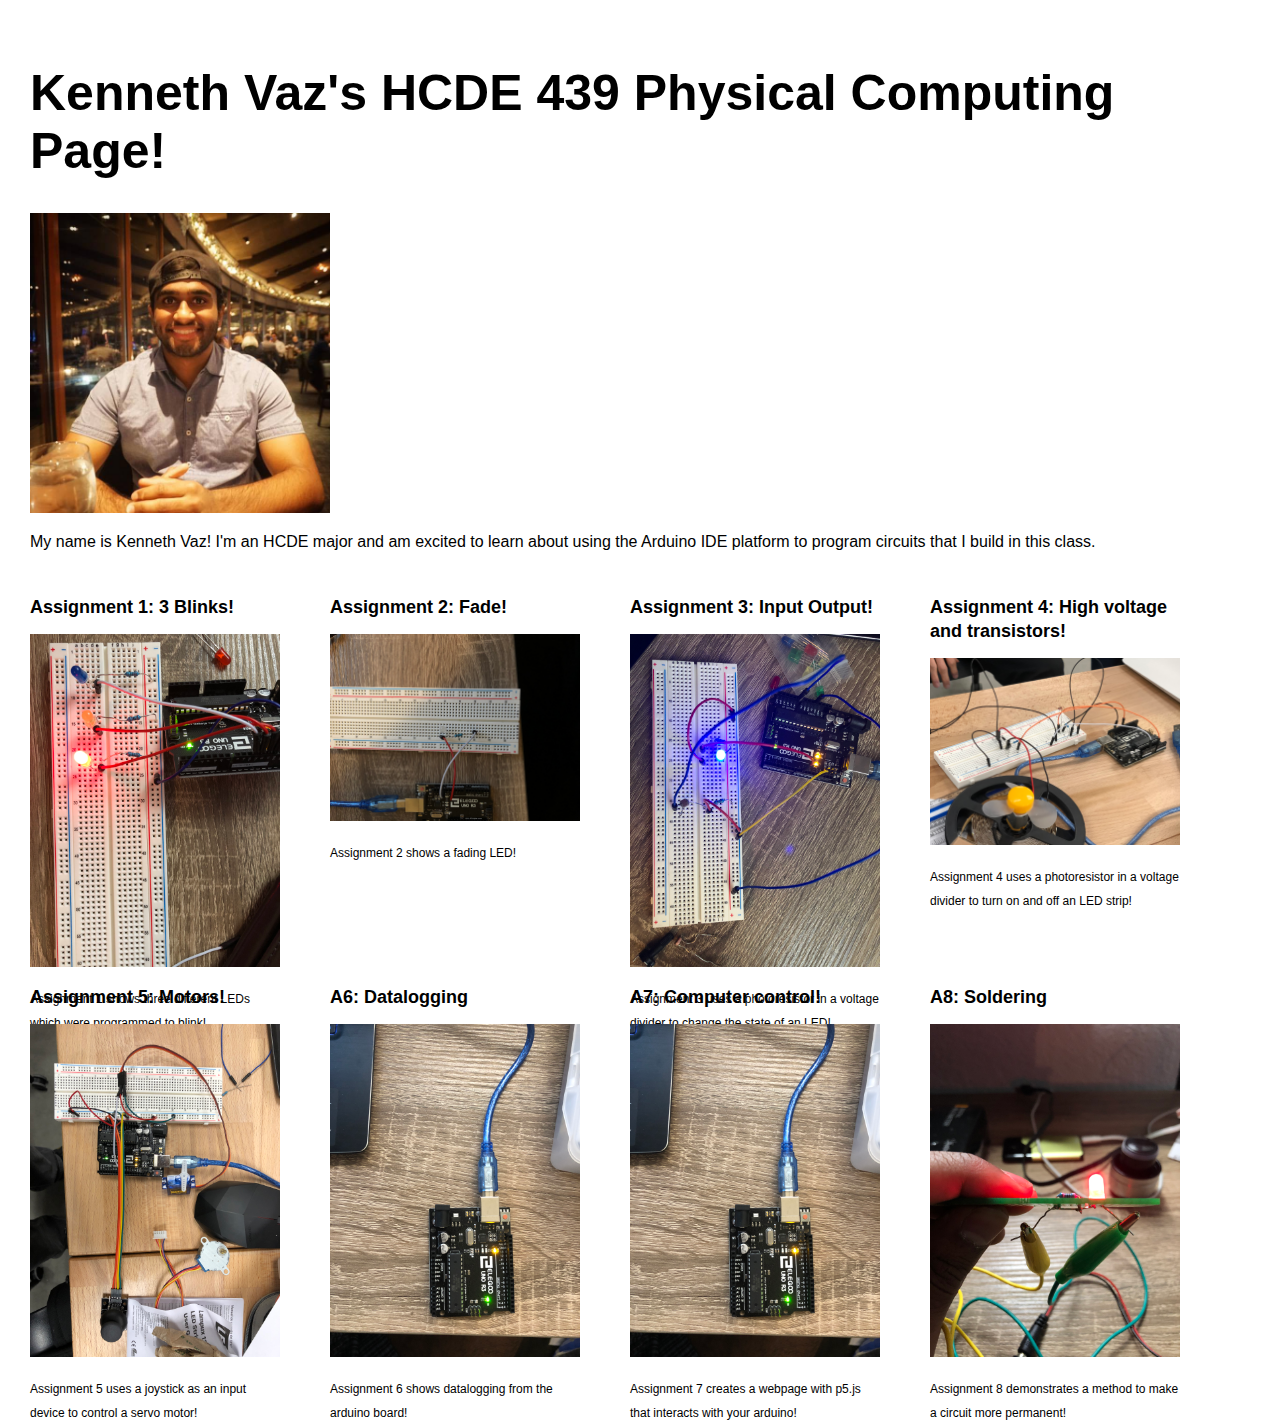
==== index.html @ 55167850 "changed" ====
<!DOCTYPE html> 
<html> 
    <head> 
        <meta charset="utf-8"> 
        <meta name="viewport" content="width=device-width, maximum-scale=1.0" />

        <title>Kenneth's HCDE 439 Physical Computing Page!</title>

        <link href="style.css" media="screen" rel="stylesheet" type="text/css" />

    </head> 
    <body> 

        <div class="header">
            <h1>Kenneth Vaz's HCDE 439 Physical Computing Page!</h1>
            <p>
            <img src="Kenneth.jpg" height=300 width=300></a>
            </p>
            <p>
            My name is Kenneth Vaz! I'm an HCDE major and am excited to learn about using the Arduino IDE platform to program circuits that I build in this class.
            </p>
        </div>
        <div class="assignments">

            <div class="assignment">
              <a href="assignment1.html"><h2>Assignment 1: 3 Blinks!</h2>
                  <img src="Circuit%20.jpg" width=250></a>
                <p>
		Assignment 1 shows three different LEDs which were programmed to blink!
                </p>
            </div>

            <div class="assignment">
              <a href="assignment2.html"><h2>Assignment 2: Fade!</h2>
                  <img src="Circuit2.jpg" width=250></a>
                <p>
		Assignment 2 shows a fading LED!
                </p>
            </div>
            </div>

            <div class="assignment">
              <a href="assignment3.html"><h2>Assignment 3: Input Output!</h2>
                  <img src="Circuit3.jpg" width=250></a>
                <p>
		Assignment 3 uses a photoresistor in a voltage divider to change the state of an LED!
                </p>
            </div>
            <div class="assignment">
              <a href="assignment4.html"><h2>Assignment 4: High voltage and transistors!</h2>
                  <img src="Circuit4.jpg" width=250></a>
                <p>
		Assignment 4 uses a photoresistor in a voltage divider to turn on and off an LED strip!
                </p>
            </div>
            <div class="assignment">
              <a href="assignment5.html"><h2>Assignment 5: Motors!</h2>
                  <img src="Circuit5.jpg" width=250></a>
                <p>
		Assignment 5 uses a joystick as an input device to control a servo motor!
                </p>
            </div>
        <div class="assignment">
              <a href="assignment6.html"><h2>A6: Datalogging</h2>
                  <img src="Circuit6.jpg" width=250></a>
                <p>
		Assignment 6 shows datalogging from the arduino board!
                </p>
            </div>
        <div class="assignment">
              <a href="assignment7.html"><h2>A7: Computer control!</h2>
                  <img src="Circuit6.jpg" width=250></a>
                <p>
		Assignment 7 creates a webpage with p5.js that interacts with your arduino!
                </p>
            </div>
        <div class="assignment">
              <a href="assignment8.html"><h2>A8: Soldering</h2>
                  <img src="image8.jpg" width=250></a>
                <p>
		Assignment 8 demonstrates a method to make a circuit more permanent!
                </p>
            </div>

    </body>
</html>
---- style.css ----
html, body {
  padding: 0 0 0 0;
  margin: 0;
  font-family: 'helvetica', 'arial', 'sans';
}

h1,h2,h3,h4 {
  font-family: 'helvetica', 'arial', 'sans';
  }


a {
  color: #000;
}

.header {
  background: #fff;
  color: #000;
  height: 500px;
  padding: 30px 30px 30px;
}

.header h1 {
  font-size: 50px;
  }

.assignment {
  font-size: 12px;
  line-height: 24px;
  font-family: 'helvetica', 'arial', 'sans';
  padding: 20px 20px 20px 30px;
  width: 250px;
  height: 350px;
  float: left;
}

.assignment a {
    color: #000;
    text-decoration: none;
}

.assignment a:hover {
  background: #F06;
  color: #F06;
  text-decoration: none;
}


.footer {
    width: 1100px;
    float: left;
    padding: 300px 0px 30px 30px;
}

.widebody {
    width: 800px;
    padding: 0px 30px 30px 30px;
}

.widebody a {
}

.widebody a:hover {
  background: #F06;
  color: #FFF;
  text-decoration: none;
}
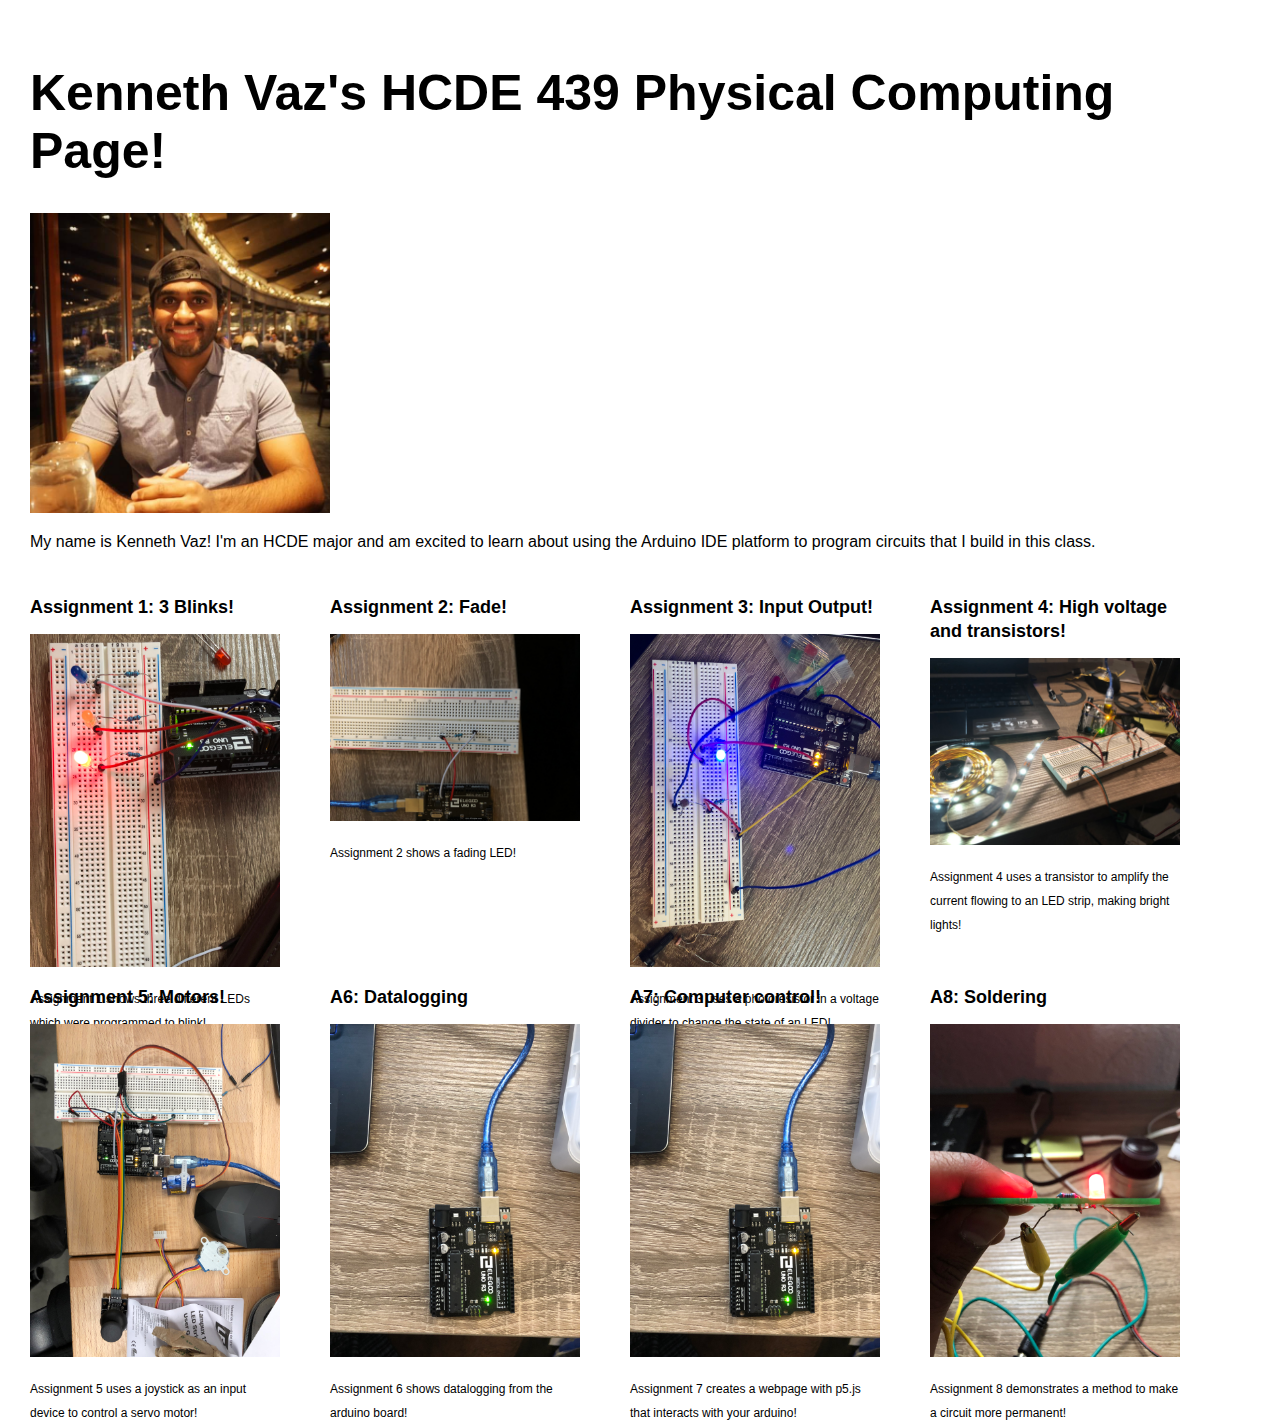
==== commit 0e37d8bb: "fixed circuit" ====
--- a/index.html
+++ b/index.html
@@ -48,9 +48,9 @@
             </div>
             <div class="assignment">
               <a href="assignment4.html"><h2>Assignment 4: High voltage and transistors!</h2>
-                  <img src="Circuit4.jpg" width=250></a>
+                  <img src="A4.jpg" width=250></a>
                 <p>
-		Assignment 4 uses a photoresistor in a voltage divider to turn on and off an LED strip!
+		Assignment 4 uses a transistor to amplify the current flowing to an LED strip, making bright lights!
                 </p>
             </div>
             <div class="assignment">
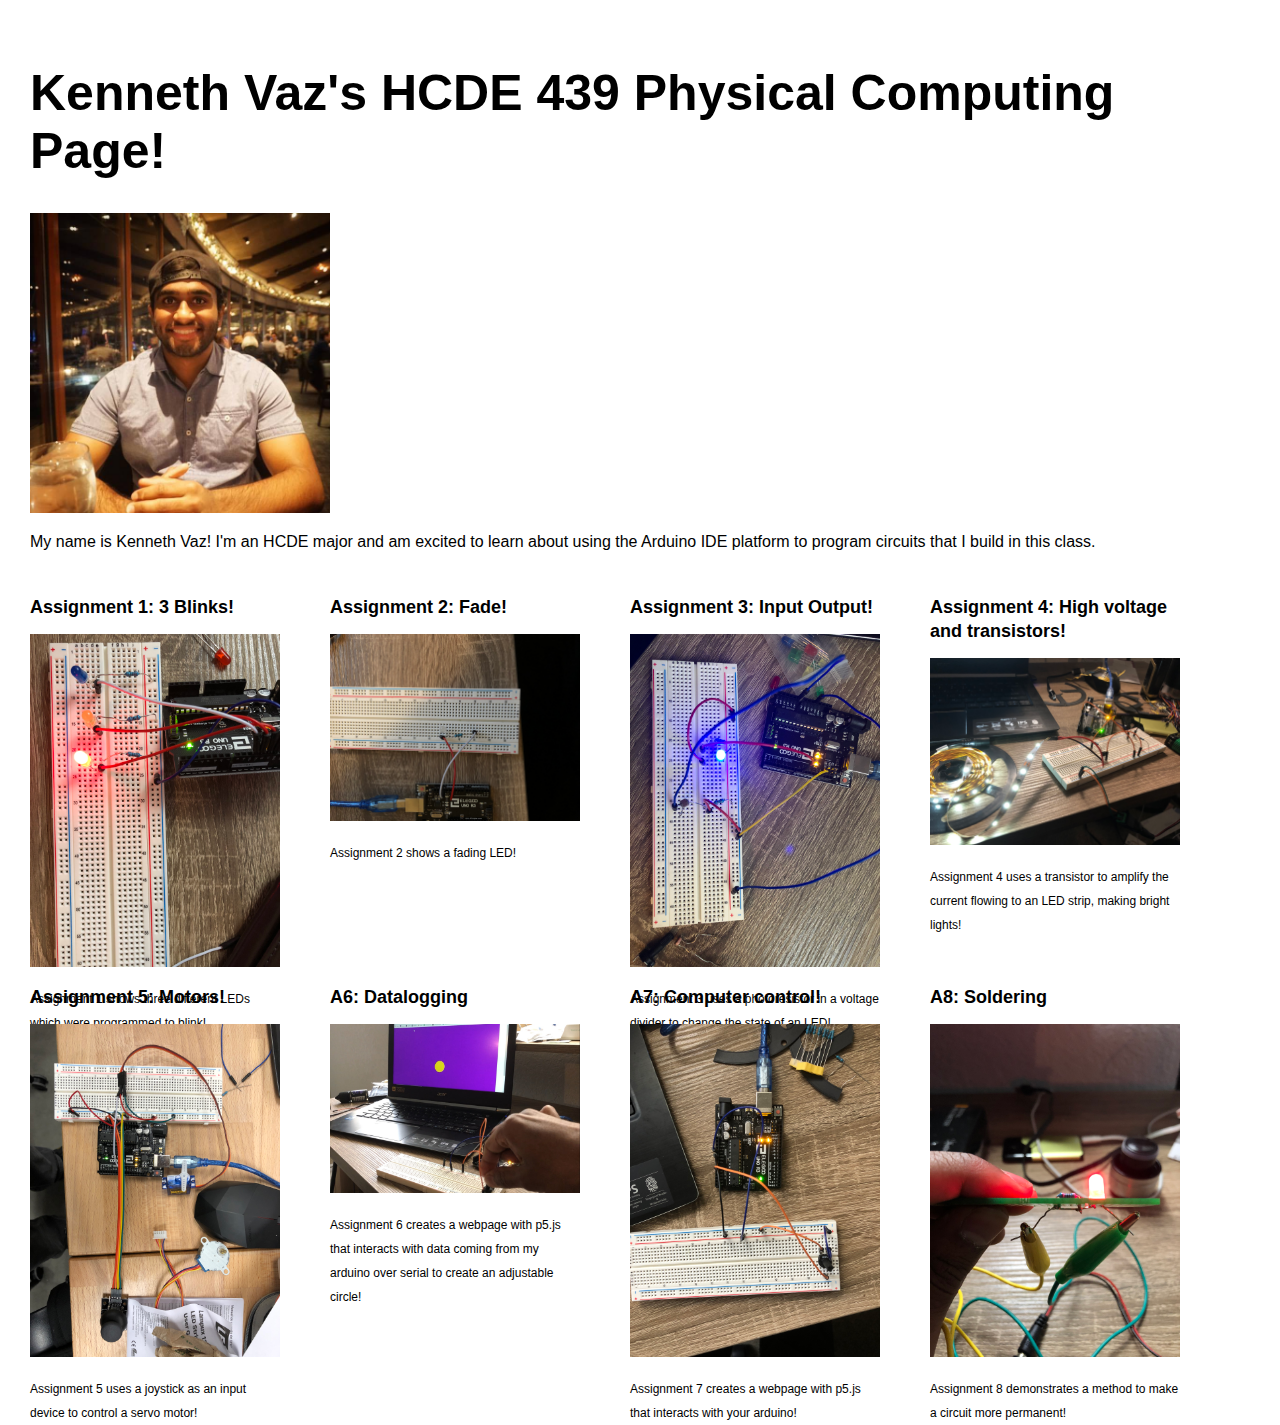
==== commit b4e92848: "fixed" ====
--- a/index.html
+++ b/index.html
@@ -62,9 +62,9 @@
             </div>
         <div class="assignment">
               <a href="assignment6.html"><h2>A6: Datalogging</h2>
-                  <img src="Circuit6.jpg" width=250></a>
+                  <img src="Image6.jpg" width=250></a>
                 <p>
-		Assignment 6 shows datalogging from the arduino board!
+		Assignment 6 creates a webpage with p5.js that interacts with data coming from my arduino over serial to create an adjustable circle!
                 </p>
             </div>
         <div class="assignment">
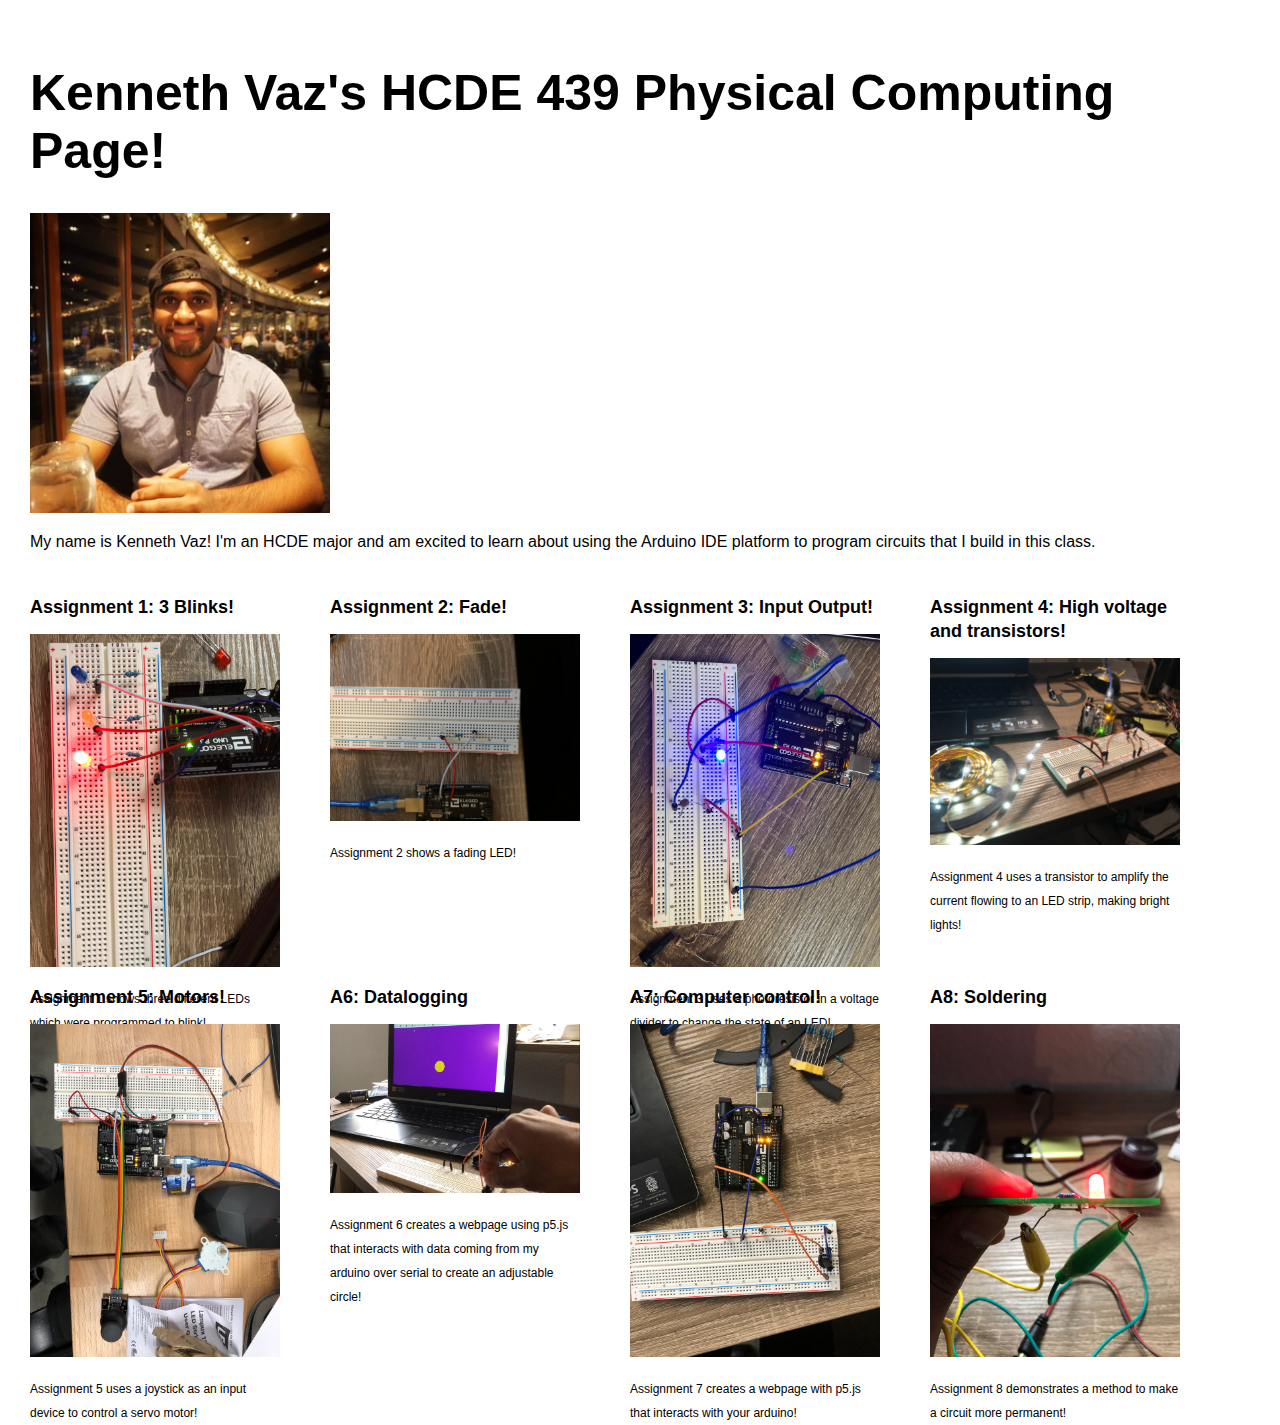
==== commit 70754d6c: "changed" ====
--- a/index.html
+++ b/index.html
@@ -64,7 +64,7 @@
               <a href="assignment6.html"><h2>A6: Datalogging</h2>
                   <img src="Image6.jpg" width=250></a>
                 <p>
-		Assignment 6 creates a webpage with p5.js that interacts with data coming from my arduino over serial to create an adjustable circle!
+		Assignment 6 creates a webpage using p5.js that interacts with data coming from my arduino over serial to create an adjustable circle!
                 </p>
             </div>
         <div class="assignment">
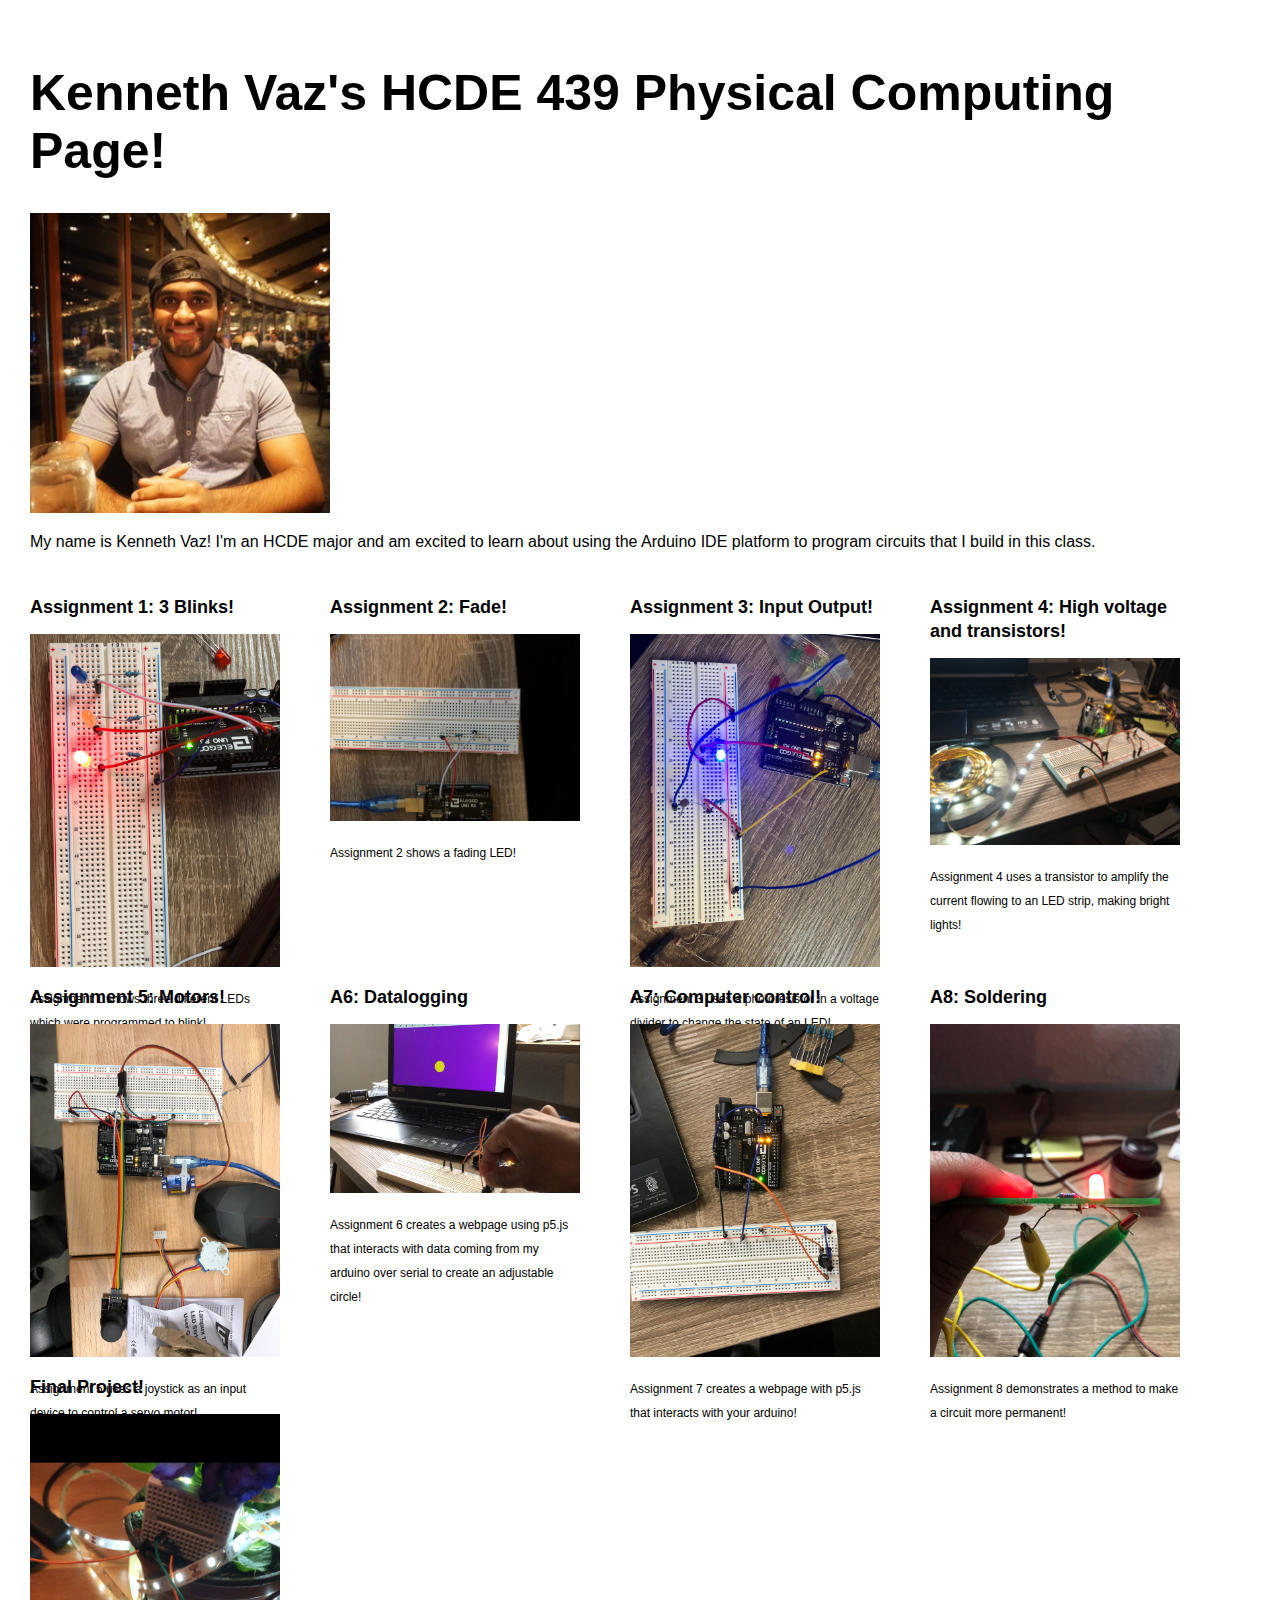
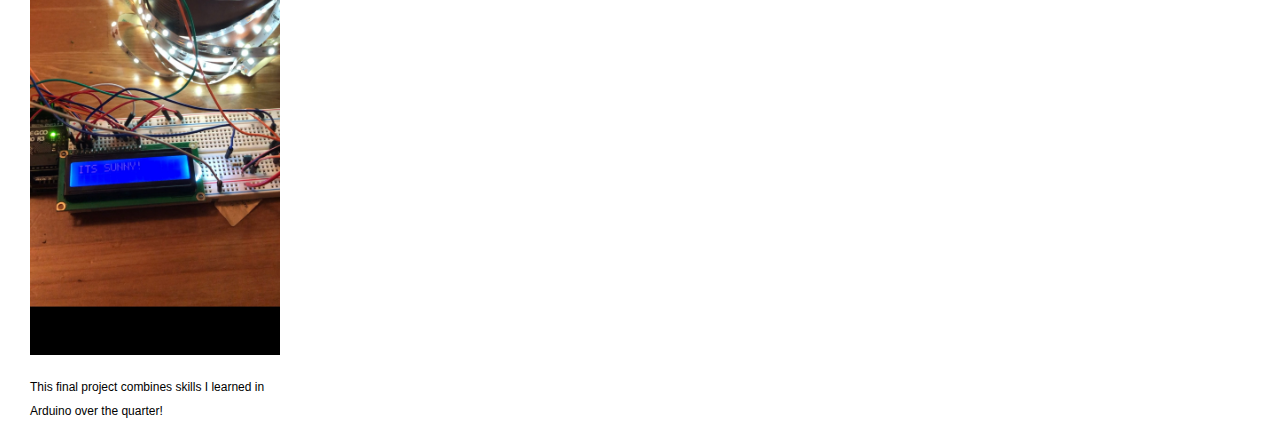
==== commit ab5c5375: "changed" ====
--- a/index.html
+++ b/index.html
@@ -81,6 +81,13 @@
 		Assignment 8 demonstrates a method to make a circuit more permanent!
                 </p>
             </div>
+        <div class="assignment">
+              <a href="final.html"><h2>Final Project!</h2>
+                  <img src="Final_image.jpg" width=250></a>
+                <p>
+		This final project combines skills I learned in Arduino over the quarter!
+                </p>
+            </div>
 
     </body>
 </html>
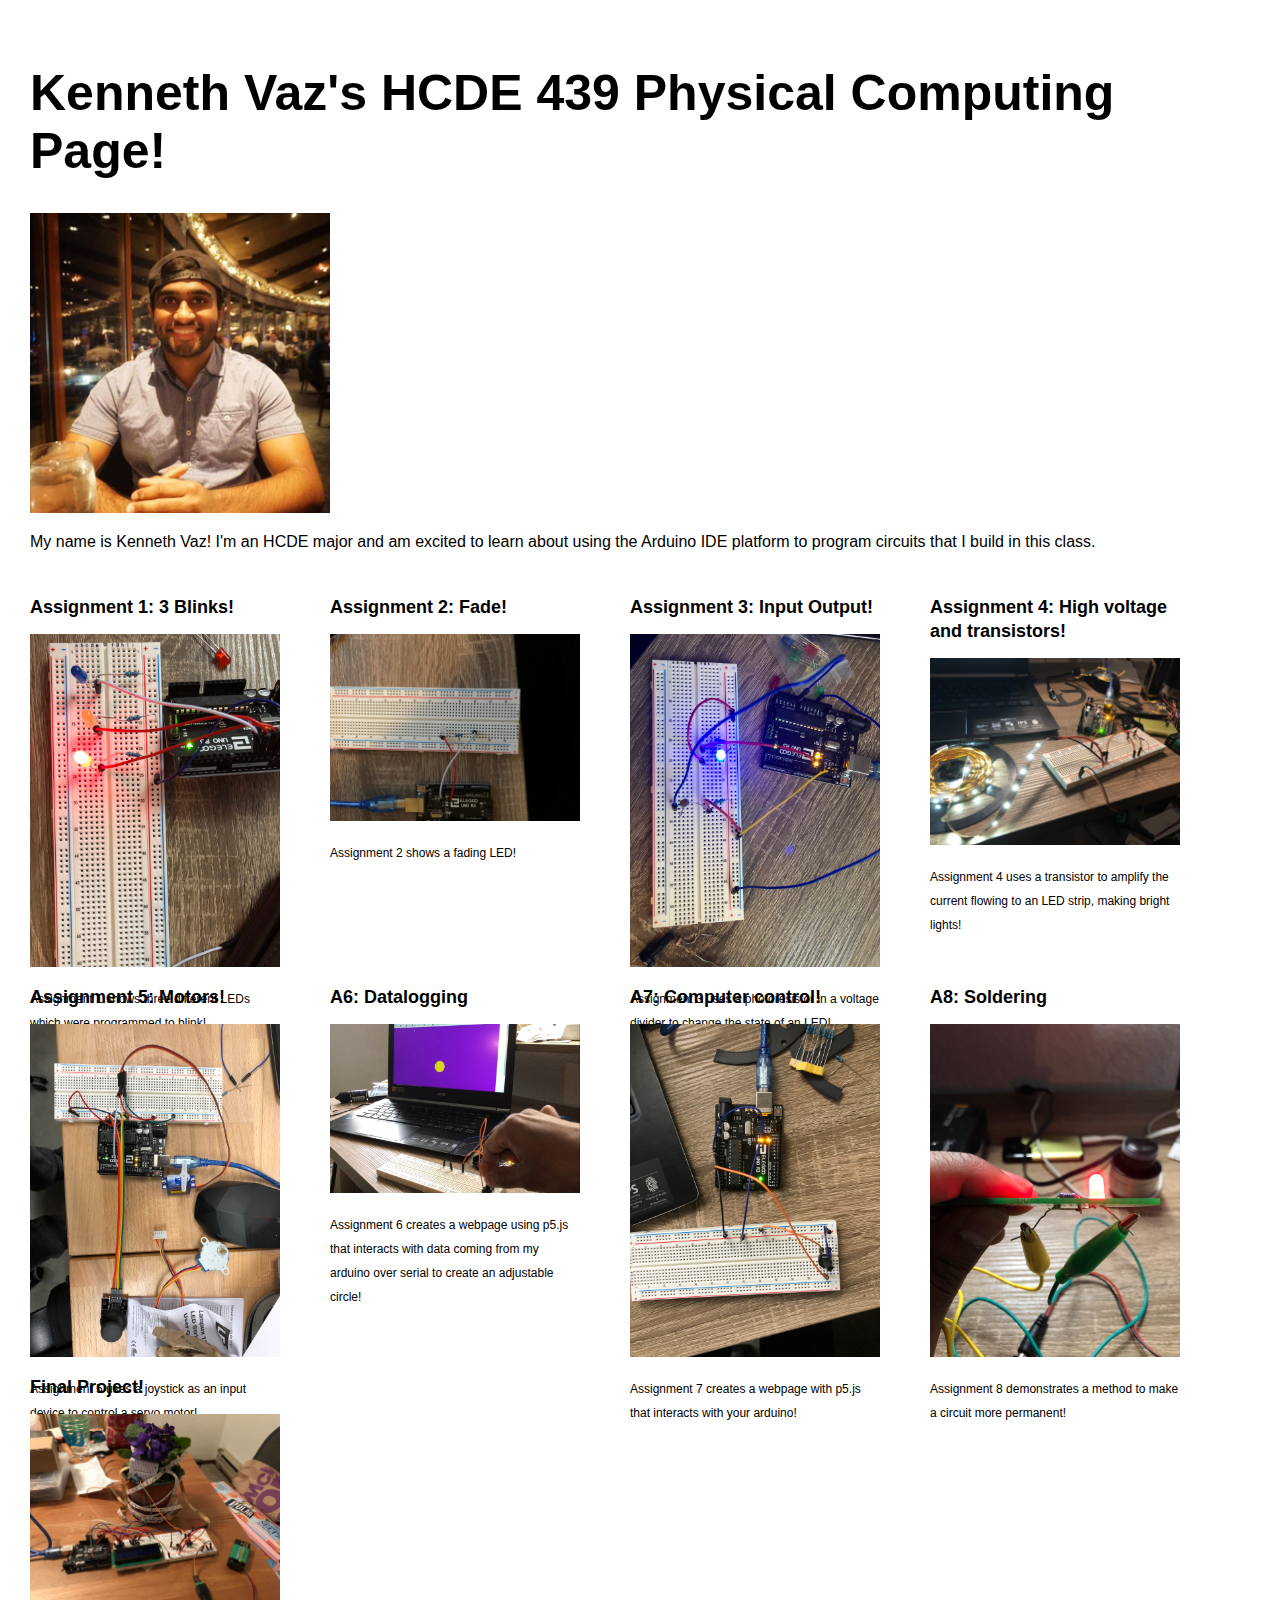
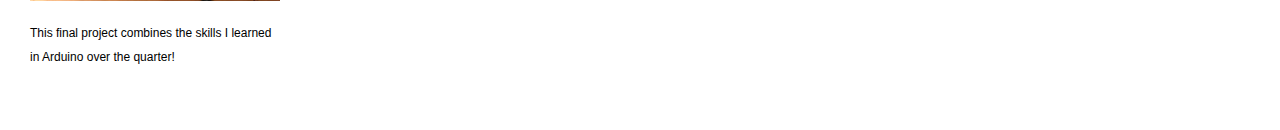
==== commit 88453466: "final" ====
--- a/index.html
+++ b/index.html
@@ -83,9 +83,9 @@
             </div>
         <div class="assignment">
               <a href="final.html"><h2>Final Project!</h2>
-                  <img src="Final_image.jpg" width=250></a>
+                  <img src="Circuitfinal.jpg" width=250></a>
                 <p>
-		This final project combines skills I learned in Arduino over the quarter!
+		This final project combines the skills I learned in Arduino over the quarter!
                 </p>
             </div>
 
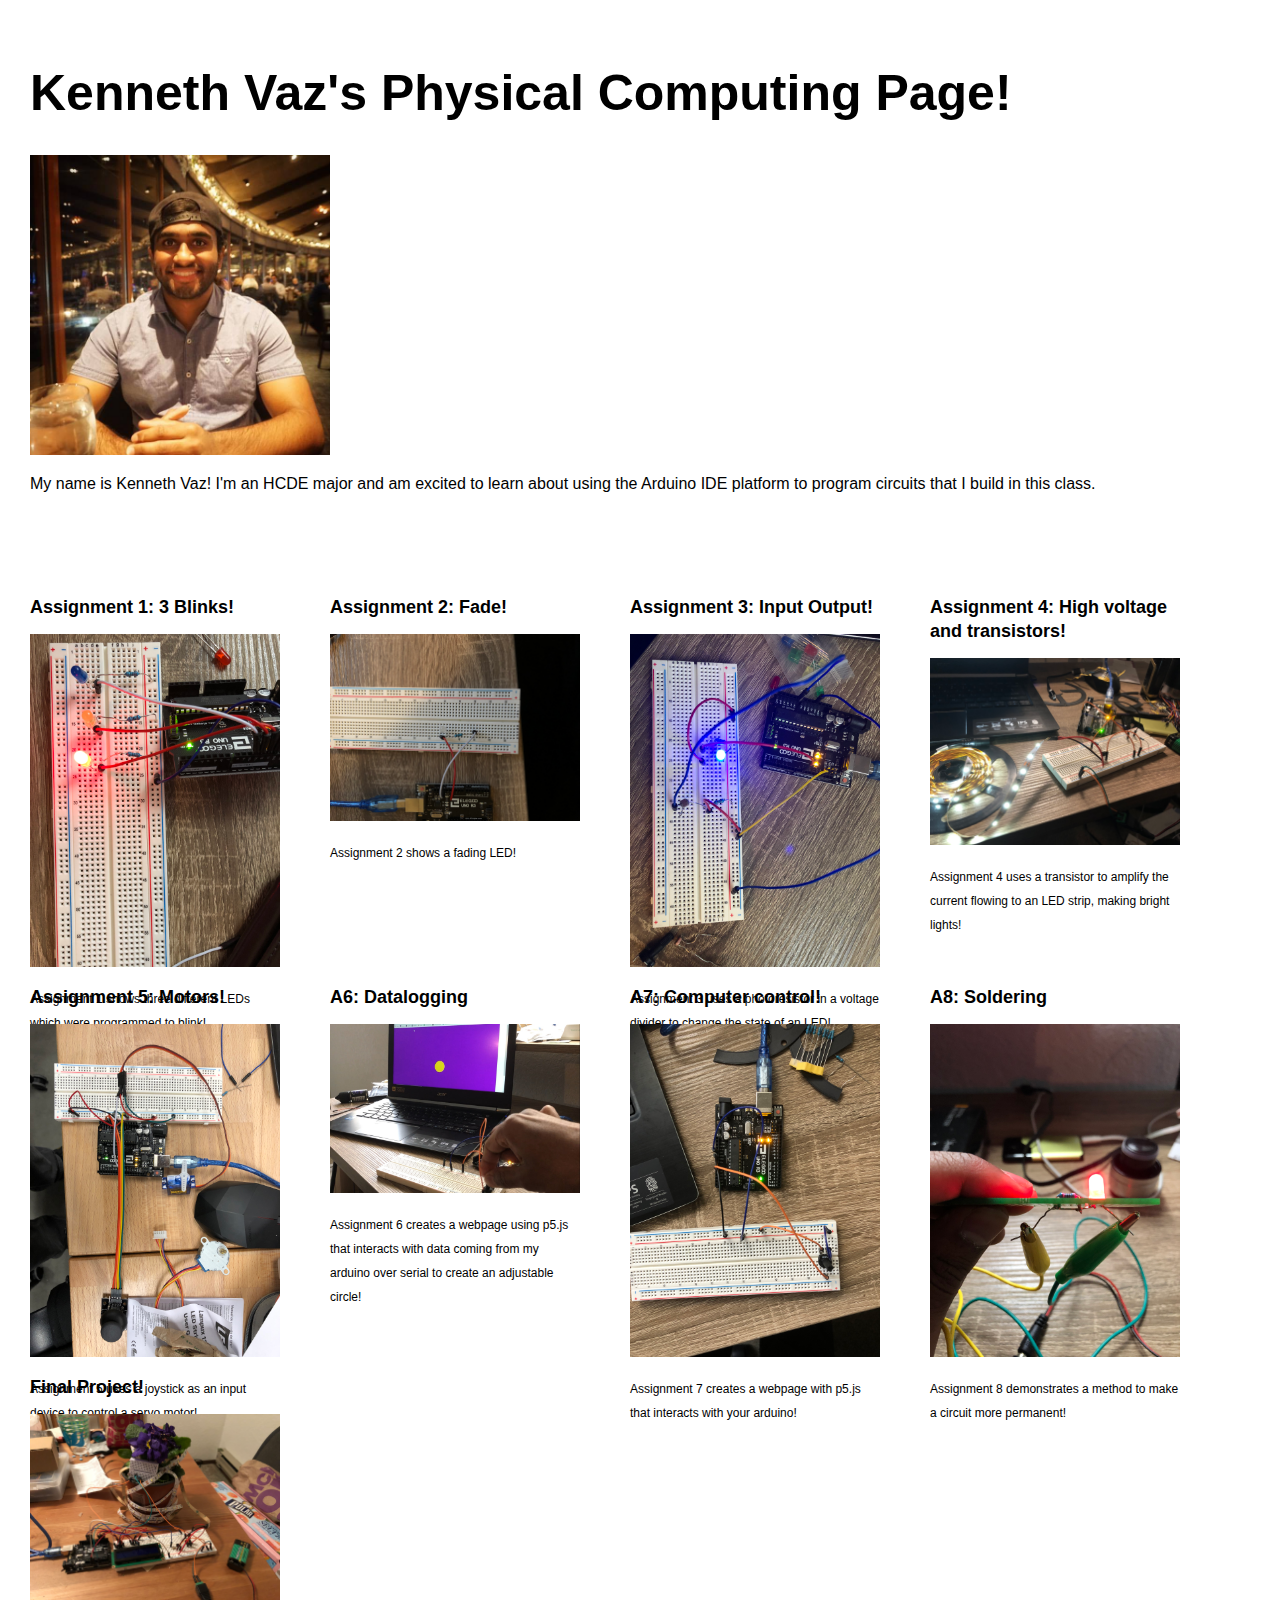
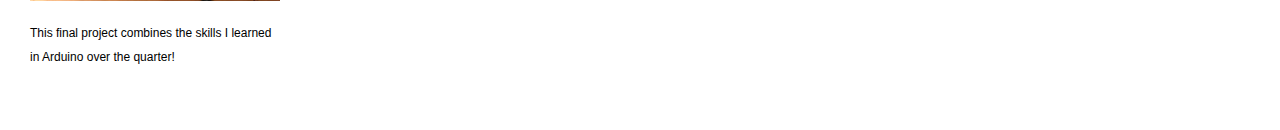
==== commit 755c385a: "Changed" ====
--- a/index.html
+++ b/index.html
@@ -12,7 +12,7 @@
     <body> 
 
         <div class="header">
-            <h1>Kenneth Vaz's HCDE 439 Physical Computing Page!</h1>
+            <h1>Kenneth Vaz's Physical Computing Page!</h1>
             <p>
             <img src="Kenneth.jpg" height=300 width=300></a>
             </p>
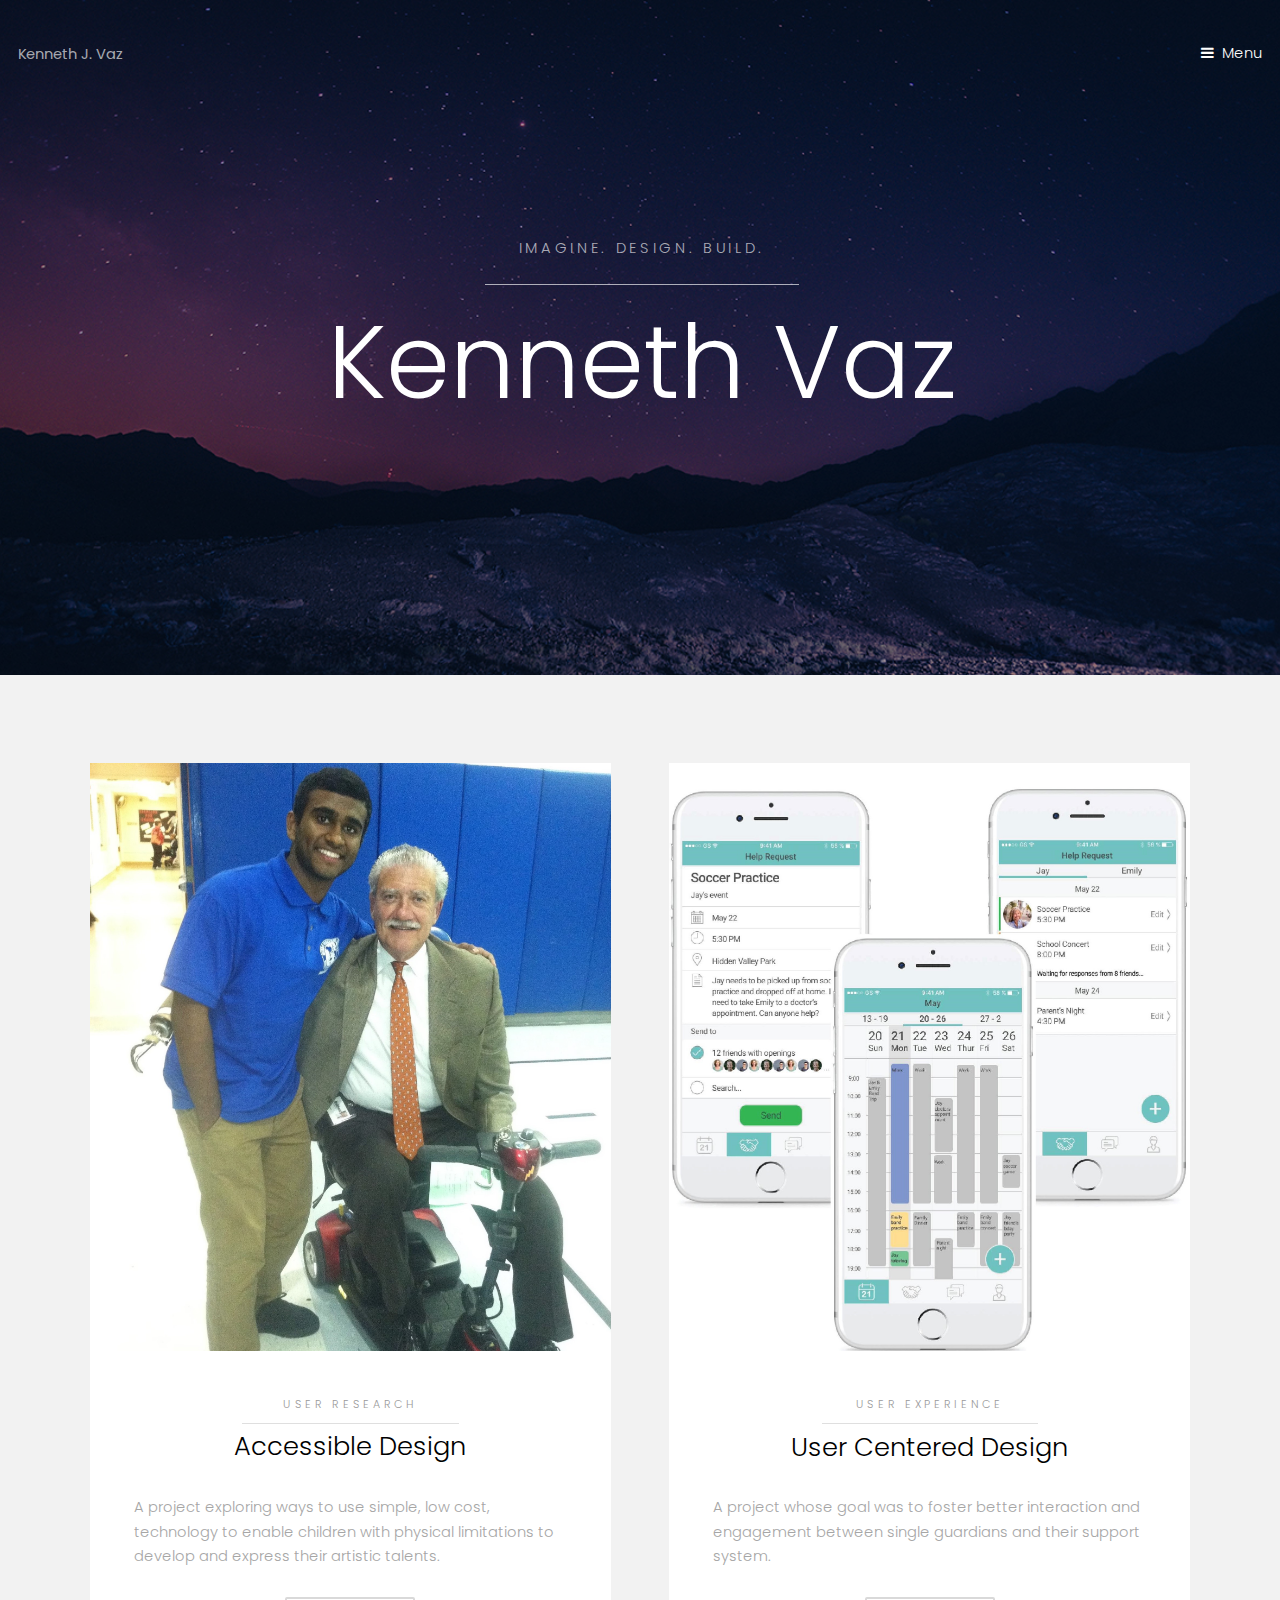
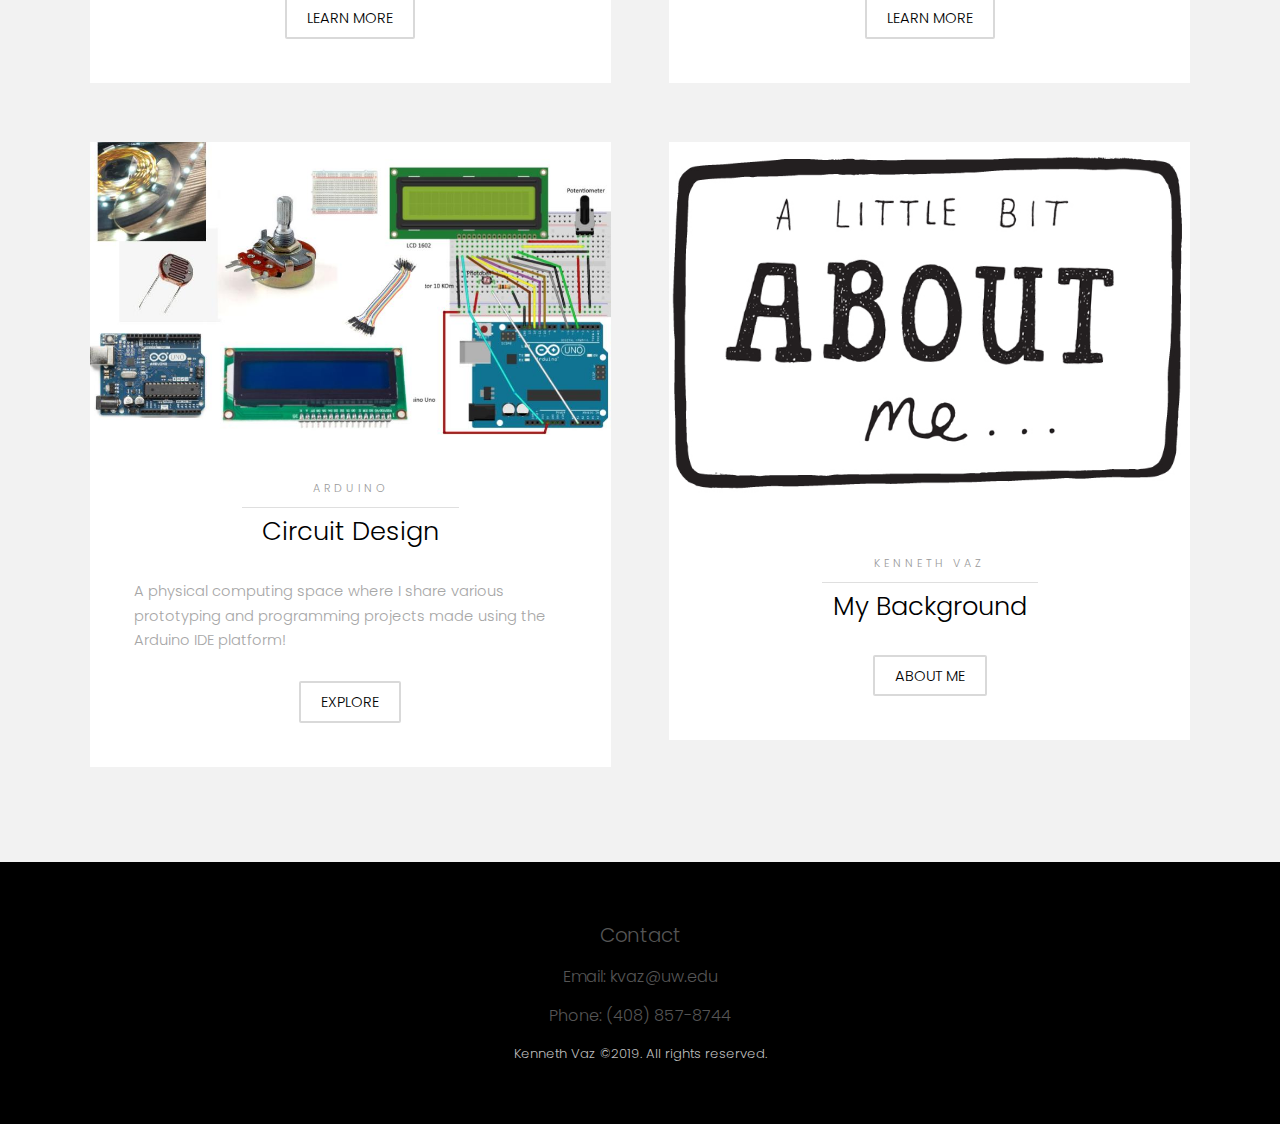
==== commit 74a84ce3: "Portfolio" ====
--- a/index.html
+++ b/index.html
@@ -1,93 +1,149 @@
-<!DOCTYPE html> 
-<html> 
-    <head> 
-        <meta charset="utf-8"> 
-        <meta name="viewport" content="width=device-width, maximum-scale=1.0" />
+<!DOCTYPE HTML>
+<html>
+	<head>
+		<title>Kenneth Vaz</title>
+		<meta charset="utf-8" />
+		<meta name="viewport" content="width=device-width, initial-scale=1" />
+		<link rel="stylesheet" href="assets/css/main.css" />
+		<link rel="shortcut icon" href="kvazlogo.JPG" type="image/x-icon"/>
+	</head>
+	<body>
 
-        <title>Kenneth's HCDE 439 Physical Computing Page!</title>
+		<!-- Header -->
+			<header id="header" class="alt">
+				<div class="logo"><a href="index.html"> <span>Kenneth J. Vaz</span></a></div>
+				<a href="#menu">Menu</a>
+			</header>
 
-        <link href="style.css" media="screen" rel="stylesheet" type="text/css" />
+		<!-- Nav -->
+			<nav id="menu">
+				<ul class="links">
+					<li><a href="index.html">Home</a></li>
+					<li><a href="arts.html">Accessible Design</a></li>
+					<li><a href="https://singleguardian.wixsite.com/portfolio">User Centered Design</a></li>
+					<li><a href="https://kennethvaz1.github.io/arduino/">Circuit Design</a></li>
+                    <li><a href="aboutme.html">About Kenneth Vaz</a></li>
+				</ul>
+			</nav>
 
-    </head> 
-    <body> 
+		<!-- Banner -->
+			<section class="banner full">
+				<article>
+					<img src="banner.jpg" alt="" />
+					<div class="inner">
+						<header>
+							<p>Imagine. Design. Build.</p>
+							<h2>Kenneth Vaz</h2>
+						</header>
+					</div>
+				</article>
+			</section>
 
-        <div class="header">
-            <h1>Kenneth Vaz's Physical Computing Page!</h1>
-            <p>
-            <img src="Kenneth.jpg" height=300 width=300></a>
-            </p>
-            <p>
-            My name is Kenneth Vaz! I'm an HCDE major and am excited to learn about using the Arduino IDE platform to program circuits that I build in this class.
-            </p>
-        </div>
-        <div class="assignments">
+		<!-- One -->
+			<section id="one" class="wrapper style2">
+				<div class="inner">
+					<div class="grid-style">
 
-            <div class="assignment">
-              <a href="assignment1.html"><h2>Assignment 1: 3 Blinks!</h2>
-                  <img src="Circuit%20.jpg" width=250></a>
-                <p>
-		Assignment 1 shows three different LEDs which were programmed to blink!
-                </p>
-            </div>
+						<div>
+							<div class="box">
+								<div class="image fit">
+									<img src="HVS1.jpeg" alt="" />
+								</div>
+								<div class="content">
+									<header class="align-center">
+										<p>User Research</p>
+										<h2>Accessible Design</h2>
+									</header>
+									<p> A project exploring ways to use simple, low cost, technology to enable children with physical limitations to develop and express their artistic talents.</p>
+									<footer class="align-center">
+										<a href="arts.html" class="button alt">Learn More</a>
+									</footer>
+								</div>
+							</div>
+						</div>
 
-            <div class="assignment">
-              <a href="assignment2.html"><h2>Assignment 2: Fade!</h2>
-                  <img src="Circuit2.jpg" width=250></a>
-                <p>
-		Assignment 2 shows a fading LED!
-                </p>
-            </div>
-            </div>
+						<div>
+							<div class="box">
+								<div class="image fit">
+									<img src="Screens_Final.jpg" alt="" />
+								</div>
+								<div class="content">
+									<header class="align-center">
+										<p>User Experience</p>
+										<h2>User Centered Design</h2>
+									</header>
+									<p> A project whose goal was to foster better interaction and engagement between single guardians and their support system.</p>
+									<footer class="align-center">
+                                        <a href="https://singleguardian.wixsite.com/portfolio" class="button alt">Learn More</a>
+									</footer>
+								</div>
+							</div>
+						</div>
 
-            <div class="assignment">
-              <a href="assignment3.html"><h2>Assignment 3: Input Output!</h2>
-                  <img src="Circuit3.jpg" width=250></a>
-                <p>
-		Assignment 3 uses a photoresistor in a voltage divider to change the state of an LED!
-                </p>
-            </div>
-            <div class="assignment">
-              <a href="assignment4.html"><h2>Assignment 4: High voltage and transistors!</h2>
-                  <img src="A4.jpg" width=250></a>
-                <p>
-		Assignment 4 uses a transistor to amplify the current flowing to an LED strip, making bright lights!
-                </p>
-            </div>
-            <div class="assignment">
-              <a href="assignment5.html"><h2>Assignment 5: Motors!</h2>
-                  <img src="Circuit5.jpg" width=250></a>
-                <p>
-		Assignment 5 uses a joystick as an input device to control a servo motor!
-                </p>
-            </div>
-        <div class="assignment">
-              <a href="assignment6.html"><h2>A6: Datalogging</h2>
-                  <img src="Image6.jpg" width=250></a>
-                <p>
-		Assignment 6 creates a webpage using p5.js that interacts with data coming from my arduino over serial to create an adjustable circle!
-                </p>
-            </div>
-        <div class="assignment">
-              <a href="assignment7.html"><h2>A7: Computer control!</h2>
-                  <img src="Circuit6.jpg" width=250></a>
-                <p>
-		Assignment 7 creates a webpage with p5.js that interacts with your arduino!
-                </p>
-            </div>
-        <div class="assignment">
-              <a href="assignment8.html"><h2>A8: Soldering</h2>
-                  <img src="image8.jpg" width=250></a>
-                <p>
-		Assignment 8 demonstrates a method to make a circuit more permanent!
-                </p>
-            </div>
-        <div class="assignment">
-              <a href="final.html"><h2>Final Project!</h2>
-                  <img src="Circuitfinal.jpg" width=250></a>
-                <p>
-		This final project combines the skills I learned in Arduino over the quarter!
-                </p>
-            </div>
+						<div>
+							<div class="box">
+								<div class="image fit">
+									<img src="Circuits.jpg" alt="" />
+								</div>
+								<div class="content">
+									<header class="align-center">
+										<p>Arduino</p>
+										<h2>Circuit Design</h2>
+									</header>
+									<p> A physical computing space where I share various prototyping and programming projects made using the Arduino IDE platform! </p>
+									<footer class="align-center">
+										<a href="https://kennethvaz1.github.io/arduino/" class="button alt">Explore</a>
+									</footer>
+								</div>
+							</div>
+						</div>
 
-    </body>
+						<div>
+							<div class="box">
+								<div class="image fit">
+									<img src="about_me.jpg" alt="" />
+								</div>
+								<div class="content">
+									<header class="align-center">
+                                        <p>Kenneth Vaz</p>
+										<h2>My Background</h2>
+									</header>
+									<footer class="align-center">
+										<a href="aboutme.html" class="button alt" class="scrolly">About Me</a>
+									</footer>
+								</div>
+							</div>
+						</div>
+
+					</div>
+				</div>
+			</section>
+
+
+		<!-- Footer -->
+			<footer id="footer">
+				<div class="container">
+
+				</div>
+				<div class="copyright">
+					<div id="contact" class="inner">
+						<div  class="align-center">
+							<h3> Contact </h3>
+							<h4> Email: kvaz@uw.edu </h4>
+							<h4> Phone: (408) 857-8744 </h4>
+						</div>
+					</div>
+					Kenneth Vaz &copy2019. All rights reserved.
+				</div>
+			</footer>
+
+		<!-- Scripts -->
+			<script src="assets/js/jquery.min.js"></script>
+			<script src="assets/js/jquery.scrollex.min.js"></script>
+			<script src="assets/js/jquery.scrolly.min.js"></script>
+			<script src="assets/js/skel.min.js"></script>
+			<script src="assets/js/util.js"></script>
+			<script src="assets/js/main.js"></script>
+
+	</body>
 </html>
--- a/assets/css/main.css
+++ b/assets/css/main.css
@@ -0,0 +1,4312 @@
+@charset "UTF-8";
+@import url(font-awesome.min.css);
+@import url("https://fonts.googleapis.com/css?family=Poppins:300,400,500,600,700");
+
+/*
+	Hielo by TEMPLATED
+	templated.co @templatedco
+	Released for free under the Creative Commons Attribution 3.0 license (templated.co/license)
+*/
+
+/* Reset */
+
+	html, body, div, span, applet, object, iframe, h1, h2, h3, h4, h5, h6, p, blockquote, pre, a, abbr, acronym, address, big, cite, code, del, dfn, em, img, ins, kbd, q, s, samp, small, strike, strong, sub, sup, tt, var, b, u, i, center, dl, dt, dd, ol, ul, li, fieldset, form, label, legend, table, caption, tbody, tfoot, thead, tr, th, td, article, aside, canvas, details, embed, figure, figcaption, footer, header, hgroup, menu, nav, output, ruby, section, summary, time, mark, audio, video {
+		margin: 0;
+		padding: 0;
+		border: 0;
+		font-size: 100%;
+		font: inherit;
+		vertical-align: baseline;
+	}
+
+	article, aside, details, figcaption, figure, footer, header, hgroup, menu, nav, section {
+		display: block;
+	}
+
+	body {
+		line-height: 1;
+	}
+
+	ol, ul {
+		list-style: none;
+	}
+
+	blockquote, q {
+		quotes: none;
+	}
+
+	blockquote:before, blockquote:after, q:before, q:after {
+		content: '';
+		content: none;
+	}
+
+	table {
+		border-collapse: collapse;
+		border-spacing: 0;
+	}
+
+	body {
+		-webkit-text-size-adjust: none;
+	}
+
+/* Box Model */
+
+	*, *:before, *:after {
+		-moz-box-sizing: border-box;
+		-webkit-box-sizing: border-box;
+		box-sizing: border-box;
+	}
+
+/* Containers */
+
+	.container {
+		margin-left: auto;
+		margin-right: auto;
+	}
+
+	.container.\31 25\25 {
+		width: 100%;
+		max-width: 100rem;
+		min-width: 80rem;
+	}
+
+	.container.\37 5\25 {
+		width: 60rem;
+	}
+
+	.container.\35 0\25 {
+		width: 40rem;
+	}
+
+	.container.\32 5\25 {
+		width: 20rem;
+	}
+
+	.container {
+		width: 80rem;
+	}
+
+	@media screen and (max-width: 1680px) {
+
+		.container.\31 25\25 {
+			width: 100%;
+			max-width: 100rem;
+			min-width: 80rem;
+		}
+
+		.container.\37 5\25 {
+			width: 60rem;
+		}
+
+		.container.\35 0\25 {
+			width: 40rem;
+		}
+
+		.container.\32 5\25 {
+			width: 20rem;
+		}
+
+		.container {
+			width: 80rem;
+		}
+
+	}
+
+	@media screen and (max-width: 1280px) {
+
+		.container.\31 25\25 {
+			width: 100%;
+			max-width: 81.25rem;
+			min-width: 65rem;
+		}
+
+		.container.\37 5\25 {
+			width: 48.75rem;
+		}
+
+		.container.\35 0\25 {
+			width: 32.5rem;
+		}
+
+		.container.\32 5\25 {
+			width: 16.25rem;
+		}
+
+		.container {
+			width: 65rem;
+		}
+
+	}
+
+	@media screen and (max-width: 980px) {
+
+		.container.\31 25\25 {
+			width: 100%;
+			max-width: 112.5%;
+			min-width: 90%;
+		}
+
+		.container.\37 5\25 {
+			width: 67.5%;
+		}
+
+		.container.\35 0\25 {
+			width: 45%;
+		}
+
+		.container.\32 5\25 {
+			width: 22.5%;
+		}
+
+		.container {
+			width: 90%;
+		}
+
+	}
+
+	@media screen and (max-width: 736px) {
+
+		.container.\31 25\25 {
+			width: 100%;
+			max-width: 112.5%;
+			min-width: 90%;
+		}
+
+		.container.\37 5\25 {
+			width: 67.5%;
+		}
+
+		.container.\35 0\25 {
+			width: 45%;
+		}
+
+		.container.\32 5\25 {
+			width: 22.5%;
+		}
+
+		.container {
+			width: 90% !important;
+		}
+
+	}
+
+	@media screen and (max-width: 480px) {
+
+		.container.\31 25\25 {
+			width: 100%;
+			max-width: 112.5%;
+			min-width: 90%;
+		}
+
+		.container.\37 5\25 {
+			width: 67.5%;
+		}
+
+		.container.\35 0\25 {
+			width: 45%;
+		}
+
+		.container.\32 5\25 {
+			width: 22.5%;
+		}
+
+		.container {
+			width: 90% !important;
+		}
+
+	}
+
+/* Grid */
+
+	.row {
+		border-bottom: solid 1px transparent;
+		-moz-box-sizing: border-box;
+		-webkit-box-sizing: border-box;
+		box-sizing: border-box;
+	}
+
+	.row > * {
+		float: left;
+		-moz-box-sizing: border-box;
+		-webkit-box-sizing: border-box;
+		box-sizing: border-box;
+	}
+
+	.row:after, .row:before {
+		content: '';
+		display: block;
+		clear: both;
+		height: 0;
+	}
+
+	.row.uniform > * > :first-child {
+		margin-top: 0;
+	}
+
+	.row.uniform > * > :last-child {
+		margin-bottom: 0;
+	}
+
+	.row.\30 \25 > * {
+		padding: 0 0 0 0rem;
+	}
+
+	.row.\30 \25 {
+		margin: 0 0 -1px 0rem;
+	}
+
+	.row.uniform.\30 \25 > * {
+		padding: 0rem 0 0 0rem;
+	}
+
+	.row.uniform.\30 \25 {
+		margin: 0rem 0 -1px 0rem;
+	}
+
+	.row > * {
+		padding: 0 0 0 2rem;
+	}
+
+	.row {
+		margin: 0 0 -1px -2rem;
+	}
+
+	.row.uniform > * {
+		padding: 2rem 0 0 2rem;
+	}
+
+	.row.uniform {
+		margin: -2rem 0 -1px -2rem;
+	}
+
+	.row.\32 00\25 > * {
+		padding: 0 0 0 4rem;
+	}
+
+	.row.\32 00\25 {
+		margin: 0 0 -1px -4rem;
+	}
+
+	.row.uniform.\32 00\25 > * {
+		padding: 4rem 0 0 4rem;
+	}
+
+	.row.uniform.\32 00\25 {
+		margin: -4rem 0 -1px -4rem;
+	}
+
+	.row.\31 50\25 > * {
+		padding: 0 0 0 3rem;
+	}
+
+	.row.\31 50\25 {
+		margin: 0 0 -1px -3rem;
+	}
+
+	.row.uniform.\31 50\25 > * {
+		padding: 3rem 0 0 3rem;
+	}
+
+	.row.uniform.\31 50\25 {
+		margin: -3rem 0 -1px -3rem;
+	}
+
+	.row.\35 0\25 > * {
+		padding: 0 0 0 1rem;
+	}
+
+	.row.\35 0\25 {
+		margin: 0 0 -1px -1rem;
+	}
+
+	.row.uniform.\35 0\25 > * {
+		padding: 1rem 0 0 1rem;
+	}
+
+	.row.uniform.\35 0\25 {
+		margin: -1rem 0 -1px -1rem;
+	}
+
+	.row.\32 5\25 > * {
+		padding: 0 0 0 0.5rem;
+	}
+
+	.row.\32 5\25 {
+		margin: 0 0 -1px -0.5rem;
+	}
+
+	.row.uniform.\32 5\25 > * {
+		padding: 0.5rem 0 0 0.5rem;
+	}
+
+	.row.uniform.\32 5\25 {
+		margin: -0.5rem 0 -1px -0.5rem;
+	}
+
+	.\31 2u, .\31 2u\24 {
+		width: 100%;
+		clear: none;
+		margin-left: 0;
+	}
+
+	.\31 1u, .\31 1u\24 {
+		width: 91.6666666667%;
+		clear: none;
+		margin-left: 0;
+	}
+
+	.\31 0u, .\31 0u\24 {
+		width: 83.3333333333%;
+		clear: none;
+		margin-left: 0;
+	}
+
+	.\39 u, .\39 u\24 {
+		width: 75%;
+		clear: none;
+		margin-left: 0;
+	}
+
+	.\38 u, .\38 u\24 {
+		width: 66.6666666667%;
+		clear: none;
+		margin-left: 0;
+	}
+
+	.\37 u, .\37 u\24 {
+		width: 58.3333333333%;
+		clear: none;
+		margin-left: 0;
+	}
+
+	.\36 u, .\36 u\24 {
+		width: 50%;
+		clear: none;
+		margin-left: 0;
+	}
+
+	.\35 u, .\35 u\24 {
+		width: 41.6666666667%;
+		clear: none;
+		margin-left: 0;
+	}
+
+	.\34 u, .\34 u\24 {
+		width: 33.3333333333%;
+		clear: none;
+		margin-left: 0;
+	}
+
+	.\33 u, .\33 u\24 {
+		width: 25%;
+		clear: none;
+		margin-left: 0;
+	}
+
+	.\32 u, .\32 u\24 {
+		width: 16.6666666667%;
+		clear: none;
+		margin-left: 0;
+	}
+
+	.\31 u, .\31 u\24 {
+		width: 8.3333333333%;
+		clear: none;
+		margin-left: 0;
+	}
+
+	.\31 2u\24 + *,
+	.\31 1u\24 + *,
+	.\31 0u\24 + *,
+	.\39 u\24 + *,
+	.\38 u\24 + *,
+	.\37 u\24 + *,
+	.\36 u\24 + *,
+	.\35 u\24 + *,
+	.\34 u\24 + *,
+	.\33 u\24 + *,
+	.\32 u\24 + *,
+	.\31 u\24 + * {
+		clear: left;
+	}
+
+	.\-11u {
+		margin-left: 91.66667%;
+	}
+
+	.\-10u {
+		margin-left: 83.33333%;
+	}
+
+	.\-9u {
+		margin-left: 75%;
+	}
+
+	.\-8u {
+		margin-left: 66.66667%;
+	}
+
+	.\-7u {
+		margin-left: 58.33333%;
+	}
+
+	.\-6u {
+		margin-left: 50%;
+	}
+
+	.\-5u {
+		margin-left: 41.66667%;
+	}
+
+	.\-4u {
+		margin-left: 33.33333%;
+	}
+
+	.\-3u {
+		margin-left: 25%;
+	}
+
+	.\-2u {
+		margin-left: 16.66667%;
+	}
+
+	.\-1u {
+		margin-left: 8.33333%;
+	}
+
+	@media screen and (max-width: 1680px) {
+
+		.row > * {
+			padding: 0 0 0 2rem;
+		}
+
+		.row {
+			margin: 0 0 -1px -2rem;
+		}
+
+		.row.uniform > * {
+			padding: 2rem 0 0 2rem;
+		}
+
+		.row.uniform {
+			margin: -2rem 0 -1px -2rem;
+		}
+
+		.row.\32 00\25 > * {
+			padding: 0 0 0 4rem;
+		}
+
+		.row.\32 00\25 {
+			margin: 0 0 -1px -4rem;
+		}
+
+		.row.uniform.\32 00\25 > * {
+			padding: 4rem 0 0 4rem;
+		}
+
+		.row.uniform.\32 00\25 {
+			margin: -4rem 0 -1px -4rem;
+		}
+
+		.row.\31 50\25 > * {
+			padding: 0 0 0 3rem;
+		}
+
+		.row.\31 50\25 {
+			margin: 0 0 -1px -3rem;
+		}
+
+		.row.uniform.\31 50\25 > * {
+			padding: 3rem 0 0 3rem;
+		}
+
+		.row.uniform.\31 50\25 {
+			margin: -3rem 0 -1px -3rem;
+		}
+
+		.row.\35 0\25 > * {
+			padding: 0 0 0 1rem;
+		}
+
+		.row.\35 0\25 {
+			margin: 0 0 -1px -1rem;
+		}
+
+		.row.uniform.\35 0\25 > * {
+			padding: 1rem 0 0 1rem;
+		}
+
+		.row.uniform.\35 0\25 {
+			margin: -1rem 0 -1px -1rem;
+		}
+
+		.row.\32 5\25 > * {
+			padding: 0 0 0 0.5rem;
+		}
+
+		.row.\32 5\25 {
+			margin: 0 0 -1px -0.5rem;
+		}
+
+		.row.uniform.\32 5\25 > * {
+			padding: 0.5rem 0 0 0.5rem;
+		}
+
+		.row.uniform.\32 5\25 {
+			margin: -0.5rem 0 -1px -0.5rem;
+		}
+
+		.\31 2u\28xlarge\29, .\31 2u\24\28xlarge\29 {
+			width: 100%;
+			clear: none;
+			margin-left: 0;
+		}
+
+		.\31 1u\28xlarge\29, .\31 1u\24\28xlarge\29 {
+			width: 91.6666666667%;
+			clear: none;
+			margin-left: 0;
+		}
+
+		.\31 0u\28xlarge\29, .\31 0u\24\28xlarge\29 {
+			width: 83.3333333333%;
+			clear: none;
+			margin-left: 0;
+		}
+
+		.\39 u\28xlarge\29, .\39 u\24\28xlarge\29 {
+			width: 75%;
+			clear: none;
+			margin-left: 0;
+		}
+
+		.\38 u\28xlarge\29, .\38 u\24\28xlarge\29 {
+			width: 66.6666666667%;
+			clear: none;
+			margin-left: 0;
+		}
+
+		.\37 u\28xlarge\29, .\37 u\24\28xlarge\29 {
+			width: 58.3333333333%;
+			clear: none;
+			margin-left: 0;
+		}
+
+		.\36 u\28xlarge\29, .\36 u\24\28xlarge\29 {
+			width: 50%;
+			clear: none;
+			margin-left: 0;
+		}
+
+		.\35 u\28xlarge\29, .\35 u\24\28xlarge\29 {
+			width: 41.6666666667%;
+			clear: none;
+			margin-left: 0;
+		}
+
+		.\34 u\28xlarge\29, .\34 u\24\28xlarge\29 {
+			width: 33.3333333333%;
+			clear: none;
+			margin-left: 0;
+		}
+
+		.\33 u\28xlarge\29, .\33 u\24\28xlarge\29 {
+			width: 25%;
+			clear: none;
+			margin-left: 0;
+		}
+
+		.\32 u\28xlarge\29, .\32 u\24\28xlarge\29 {
+			width: 16.6666666667%;
+			clear: none;
+			margin-left: 0;
+		}
+
+		.\31 u\28xlarge\29, .\31 u\24\28xlarge\29 {
+			width: 8.3333333333%;
+			clear: none;
+			margin-left: 0;
+		}
+
+		.\31 2u\24\28xlarge\29 + *,
+		.\31 1u\24\28xlarge\29 + *,
+		.\31 0u\24\28xlarge\29 + *,
+		.\39 u\24\28xlarge\29 + *,
+		.\38 u\24\28xlarge\29 + *,
+		.\37 u\24\28xlarge\29 + *,
+		.\36 u\24\28xlarge\29 + *,
+		.\35 u\24\28xlarge\29 + *,
+		.\34 u\24\28xlarge\29 + *,
+		.\33 u\24\28xlarge\29 + *,
+		.\32 u\24\28xlarge\29 + *,
+		.\31 u\24\28xlarge\29 + * {
+			clear: left;
+		}
+
+		.\-11u\28xlarge\29 {
+			margin-left: 91.66667%;
+		}
+
+		.\-10u\28xlarge\29 {
+			margin-left: 83.33333%;
+		}
+
+		.\-9u\28xlarge\29 {
+			margin-left: 75%;
+		}
+
+		.\-8u\28xlarge\29 {
+			margin-left: 66.66667%;
+		}
+
+		.\-7u\28xlarge\29 {
+			margin-left: 58.33333%;
+		}
+
+		.\-6u\28xlarge\29 {
+			margin-left: 50%;
+		}
+
+		.\-5u\28xlarge\29 {
+			margin-left: 41.66667%;
+		}
+
+		.\-4u\28xlarge\29 {
+			margin-left: 33.33333%;
+		}
+
+		.\-3u\28xlarge\29 {
+			margin-left: 25%;
+		}
+
+		.\-2u\28xlarge\29 {
+			margin-left: 16.66667%;
+		}
+
+		.\-1u\28xlarge\29 {
+			margin-left: 8.33333%;
+		}
+
+	}
+
+	@media screen and (max-width: 1280px) {
+
+		.row > * {
+			padding: 0 0 0 1.5rem;
+		}
+
+		.row {
+			margin: 0 0 -1px -1.5rem;
+		}
+
+		.row.uniform > * {
+			padding: 1.5rem 0 0 1.5rem;
+		}
+
+		.row.uniform {
+			margin: -1.5rem 0 -1px -1.5rem;
+		}
+
+		.row.\32 00\25 > * {
+			padding: 0 0 0 3rem;
+		}
+
+		.row.\32 00\25 {
+			margin: 0 0 -1px -3rem;
+		}
+
+		.row.uniform.\32 00\25 > * {
+			padding: 3rem 0 0 3rem;
+		}
+
+		.row.uniform.\32 00\25 {
+			margin: -3rem 0 -1px -3rem;
+		}
+
+		.row.\31 50\25 > * {
+			padding: 0 0 0 2.25rem;
+		}
+
+		.row.\31 50\25 {
+			margin: 0 0 -1px -2.25rem;
+		}
+
+		.row.uniform.\31 50\25 > * {
+			padding: 2.25rem 0 0 2.25rem;
+		}
+
+		.row.uniform.\31 50\25 {
+			margin: -2.25rem 0 -1px -2.25rem;
+		}
+
+		.row.\35 0\25 > * {
+			padding: 0 0 0 0.75rem;
+		}
+
+		.row.\35 0\25 {
+			margin: 0 0 -1px -0.75rem;
+		}
+
+		.row.uniform.\35 0\25 > * {
+			padding: 0.75rem 0 0 0.75rem;
+		}
+
+		.row.uniform.\35 0\25 {
+			margin: -0.75rem 0 -1px -0.75rem;
+		}
+
+		.row.\32 5\25 > * {
+			padding: 0 0 0 0.375rem;
+		}
+
+		.row.\32 5\25 {
+			margin: 0 0 -1px -0.375rem;
+		}
+
+		.row.uniform.\32 5\25 > * {
+			padding: 0.375rem 0 0 0.375rem;
+		}
+
+		.row.uniform.\32 5\25 {
+			margin: -0.375rem 0 -1px -0.375rem;
+		}
+
+		.\31 2u\28large\29, .\31 2u\24\28large\29 {
+			width: 100%;
+			clear: none;
+			margin-left: 0;
+		}
+
+		.\31 1u\28large\29, .\31 1u\24\28large\29 {
+			width: 91.6666666667%;
+			clear: none;
+			margin-left: 0;
+		}
+
+		.\31 0u\28large\29, .\31 0u\24\28large\29 {
+			width: 83.3333333333%;
+			clear: none;
+			margin-left: 0;
+		}
+
+		.\39 u\28large\29, .\39 u\24\28large\29 {
+			width: 75%;
+			clear: none;
+			margin-left: 0;
+		}
+
+		.\38 u\28large\29, .\38 u\24\28large\29 {
+			width: 66.6666666667%;
+			clear: none;
+			margin-left: 0;
+		}
+
+		.\37 u\28large\29, .\37 u\24\28large\29 {
+			width: 58.3333333333%;
+			clear: none;
+			margin-left: 0;
+		}
+
+		.\36 u\28large\29, .\36 u\24\28large\29 {
+			width: 50%;
+			clear: none;
+			margin-left: 0;
+		}
+
+		.\35 u\28large\29, .\35 u\24\28large\29 {
+			width: 41.6666666667%;
+			clear: none;
+			margin-left: 0;
+		}
+
+		.\34 u\28large\29, .\34 u\24\28large\29 {
+			width: 33.3333333333%;
+			clear: none;
+			margin-left: 0;
+		}
+
+		.\33 u\28large\29, .\33 u\24\28large\29 {
+			width: 25%;
+			clear: none;
+			margin-left: 0;
+		}
+
+		.\32 u\28large\29, .\32 u\24\28large\29 {
+			width: 16.6666666667%;
+			clear: none;
+			margin-left: 0;
+		}
+
+		.\31 u\28large\29, .\31 u\24\28large\29 {
+			width: 8.3333333333%;
+			clear: none;
+			margin-left: 0;
+		}
+
+		.\31 2u\24\28large\29 + *,
+		.\31 1u\24\28large\29 + *,
+		.\31 0u\24\28large\29 + *,
+		.\39 u\24\28large\29 + *,
+		.\38 u\24\28large\29 + *,
+		.\37 u\24\28large\29 + *,
+		.\36 u\24\28large\29 + *,
+		.\35 u\24\28large\29 + *,
+		.\34 u\24\28large\29 + *,
+		.\33 u\24\28large\29 + *,
+		.\32 u\24\28large\29 + *,
+		.\31 u\24\28large\29 + * {
+			clear: left;
+		}
+
+		.\-11u\28large\29 {
+			margin-left: 91.66667%;
+		}
+
+		.\-10u\28large\29 {
+			margin-left: 83.33333%;
+		}
+
+		.\-9u\28large\29 {
+			margin-left: 75%;
+		}
+
+		.\-8u\28large\29 {
+			margin-left: 66.66667%;
+		}
+
+		.\-7u\28large\29 {
+			margin-left: 58.33333%;
+		}
+
+		.\-6u\28large\29 {
+			margin-left: 50%;
+		}
+
+		.\-5u\28large\29 {
+			margin-left: 41.66667%;
+		}
+
+		.\-4u\28large\29 {
+			margin-left: 33.33333%;
+		}
+
+		.\-3u\28large\29 {
+			margin-left: 25%;
+		}
+
+		.\-2u\28large\29 {
+			margin-left: 16.66667%;
+		}
+
+		.\-1u\28large\29 {
+			margin-left: 8.33333%;
+		}
+
+	}
+
+	@media screen and (max-width: 980px) {
+
+		.row > * {
+			padding: 0 0 0 1.5rem;
+		}
+
+		.row {
+			margin: 0 0 -1px -1.5rem;
+		}
+
+		.row.uniform > * {
+			padding: 1.5rem 0 0 1.5rem;
+		}
+
+		.row.uniform {
+			margin: -1.5rem 0 -1px -1.5rem;
+		}
+
+		.row.\32 00\25 > * {
+			padding: 0 0 0 3rem;
+		}
+
+		.row.\32 00\25 {
+			margin: 0 0 -1px -3rem;
+		}
+
+		.row.uniform.\32 00\25 > * {
+			padding: 3rem 0 0 3rem;
+		}
+
+		.row.uniform.\32 00\25 {
+			margin: -3rem 0 -1px -3rem;
+		}
+
+		.row.\31 50\25 > * {
+			padding: 0 0 0 2.25rem;
+		}
+
+		.row.\31 50\25 {
+			margin: 0 0 -1px -2.25rem;
+		}
+
+		.row.uniform.\31 50\25 > * {
+			padding: 2.25rem 0 0 2.25rem;
+		}
+
+		.row.uniform.\31 50\25 {
+			margin: -2.25rem 0 -1px -2.25rem;
+		}
+
+		.row.\35 0\25 > * {
+			padding: 0 0 0 0.75rem;
+		}
+
+		.row.\35 0\25 {
+			margin: 0 0 -1px -0.75rem;
+		}
+
+		.row.uniform.\35 0\25 > * {
+			padding: 0.75rem 0 0 0.75rem;
+		}
+
+		.row.uniform.\35 0\25 {
+			margin: -0.75rem 0 -1px -0.75rem;
+		}
+
+		.row.\32 5\25 > * {
+			padding: 0 0 0 0.375rem;
+		}
+
+		.row.\32 5\25 {
+			margin: 0 0 -1px -0.375rem;
+		}
+
+		.row.uniform.\32 5\25 > * {
+			padding: 0.375rem 0 0 0.375rem;
+		}
+
+		.row.uniform.\32 5\25 {
+			margin: -0.375rem 0 -1px -0.375rem;
+		}
+
+		.\31 2u\28medium\29, .\31 2u\24\28medium\29 {
+			width: 100%;
+			clear: none;
+			margin-left: 0;
+		}
+
+		.\31 1u\28medium\29, .\31 1u\24\28medium\29 {
+			width: 91.6666666667%;
+			clear: none;
+			margin-left: 0;
+		}
+
+		.\31 0u\28medium\29, .\31 0u\24\28medium\29 {
+			width: 83.3333333333%;
+			clear: none;
+			margin-left: 0;
+		}
+
+		.\39 u\28medium\29, .\39 u\24\28medium\29 {
+			width: 75%;
+			clear: none;
+			margin-left: 0;
+		}
+
+		.\38 u\28medium\29, .\38 u\24\28medium\29 {
+			width: 66.6666666667%;
+			clear: none;
+			margin-left: 0;
+		}
+
+		.\37 u\28medium\29, .\37 u\24\28medium\29 {
+			width: 58.3333333333%;
+			clear: none;
+			margin-left: 0;
+		}
+
+		.\36 u\28medium\29, .\36 u\24\28medium\29 {
+			width: 50%;
+			clear: none;
+			margin-left: 0;
+		}
+
+		.\35 u\28medium\29, .\35 u\24\28medium\29 {
+			width: 41.6666666667%;
+			clear: none;
+			margin-left: 0;
+		}
+
+		.\34 u\28medium\29, .\34 u\24\28medium\29 {
+			width: 33.3333333333%;
+			clear: none;
+			margin-left: 0;
+		}
+
+		.\33 u\28medium\29, .\33 u\24\28medium\29 {
+			width: 25%;
+			clear: none;
+			margin-left: 0;
+		}
+
+		.\32 u\28medium\29, .\32 u\24\28medium\29 {
+			width: 16.6666666667%;
+			clear: none;
+			margin-left: 0;
+		}
+
+		.\31 u\28medium\29, .\31 u\24\28medium\29 {
+			width: 8.3333333333%;
+			clear: none;
+			margin-left: 0;
+		}
+
+		.\31 2u\24\28medium\29 + *,
+		.\31 1u\24\28medium\29 + *,
+		.\31 0u\24\28medium\29 + *,
+		.\39 u\24\28medium\29 + *,
+		.\38 u\24\28medium\29 + *,
+		.\37 u\24\28medium\29 + *,
+		.\36 u\24\28medium\29 + *,
+		.\35 u\24\28medium\29 + *,
+		.\34 u\24\28medium\29 + *,
+		.\33 u\24\28medium\29 + *,
+		.\32 u\24\28medium\29 + *,
+		.\31 u\24\28medium\29 + * {
+			clear: left;
+		}
+
+		.\-11u\28medium\29 {
+			margin-left: 91.66667%;
+		}
+
+		.\-10u\28medium\29 {
+			margin-left: 83.33333%;
+		}
+
+		.\-9u\28medium\29 {
+			margin-left: 75%;
+		}
+
+		.\-8u\28medium\29 {
+			margin-left: 66.66667%;
+		}
+
+		.\-7u\28medium\29 {
+			margin-left: 58.33333%;
+		}
+
+		.\-6u\28medium\29 {
+			margin-left: 50%;
+		}
+
+		.\-5u\28medium\29 {
+			margin-left: 41.66667%;
+		}
+
+		.\-4u\28medium\29 {
+			margin-left: 33.33333%;
+		}
+
+		.\-3u\28medium\29 {
+			margin-left: 25%;
+		}
+
+		.\-2u\28medium\29 {
+			margin-left: 16.66667%;
+		}
+
+		.\-1u\28medium\29 {
+			margin-left: 8.33333%;
+		}
+
+	}
+
+	@media screen and (max-width: 736px) {
+
+		.row > * {
+			padding: 0 0 0 1.25rem;
+		}
+
+		.row {
+			margin: 0 0 -1px -1.25rem;
+		}
+
+		.row.uniform > * {
+			padding: 1.25rem 0 0 1.25rem;
+		}
+
+		.row.uniform {
+			margin: -1.25rem 0 -1px -1.25rem;
+		}
+
+		.row.\32 00\25 > * {
+			padding: 0 0 0 2.5rem;
+		}
+
+		.row.\32 00\25 {
+			margin: 0 0 -1px -2.5rem;
+		}
+
+		.row.uniform.\32 00\25 > * {
+			padding: 2.5rem 0 0 2.5rem;
+		}
+
+		.row.uniform.\32 00\25 {
+			margin: -2.5rem 0 -1px -2.5rem;
+		}
+
+		.row.\31 50\25 > * {
+			padding: 0 0 0 1.875rem;
+		}
+
+		.row.\31 50\25 {
+			margin: 0 0 -1px -1.875rem;
+		}
+
+		.row.uniform.\31 50\25 > * {
+			padding: 1.875rem 0 0 1.875rem;
+		}
+
+		.row.uniform.\31 50\25 {
+			margin: -1.875rem 0 -1px -1.875rem;
+		}
+
+		.row.\35 0\25 > * {
+			padding: 0 0 0 0.625rem;
+		}
+
+		.row.\35 0\25 {
+			margin: 0 0 -1px -0.625rem;
+		}
+
+		.row.uniform.\35 0\25 > * {
+			padding: 0.625rem 0 0 0.625rem;
+		}
+
+		.row.uniform.\35 0\25 {
+			margin: -0.625rem 0 -1px -0.625rem;
+		}
+
+		.row.\32 5\25 > * {
+			padding: 0 0 0 0.3125rem;
+		}
+
+		.row.\32 5\25 {
+			margin: 0 0 -1px -0.3125rem;
+		}
+
+		.row.uniform.\32 5\25 > * {
+			padding: 0.3125rem 0 0 0.3125rem;
+		}
+
+		.row.uniform.\32 5\25 {
+			margin: -0.3125rem 0 -1px -0.3125rem;
+		}
+
+		.\31 2u\28small\29, .\31 2u\24\28small\29 {
+			width: 100%;
+			clear: none;
+			margin-left: 0;
+		}
+
+		.\31 1u\28small\29, .\31 1u\24\28small\29 {
+			width: 91.6666666667%;
+			clear: none;
+			margin-left: 0;
+		}
+
+		.\31 0u\28small\29, .\31 0u\24\28small\29 {
+			width: 83.3333333333%;
+			clear: none;
+			margin-left: 0;
+		}
+
+		.\39 u\28small\29, .\39 u\24\28small\29 {
+			width: 75%;
+			clear: none;
+			margin-left: 0;
+		}
+
+		.\38 u\28small\29, .\38 u\24\28small\29 {
+			width: 66.6666666667%;
+			clear: none;
+			margin-left: 0;
+		}
+
+		.\37 u\28small\29, .\37 u\24\28small\29 {
+			width: 58.3333333333%;
+			clear: none;
+			margin-left: 0;
+		}
+
+		.\36 u\28small\29, .\36 u\24\28small\29 {
+			width: 50%;
+			clear: none;
+			margin-left: 0;
+		}
+
+		.\35 u\28small\29, .\35 u\24\28small\29 {
+			width: 41.6666666667%;
+			clear: none;
+			margin-left: 0;
+		}
+
+		.\34 u\28small\29, .\34 u\24\28small\29 {
+			width: 33.3333333333%;
+			clear: none;
+			margin-left: 0;
+		}
+
+		.\33 u\28small\29, .\33 u\24\28small\29 {
+			width: 25%;
+			clear: none;
+			margin-left: 0;
+		}
+
+		.\32 u\28small\29, .\32 u\24\28small\29 {
+			width: 16.6666666667%;
+			clear: none;
+			margin-left: 0;
+		}
+
+		.\31 u\28small\29, .\31 u\24\28small\29 {
+			width: 8.3333333333%;
+			clear: none;
+			margin-left: 0;
+		}
+
+		.\31 2u\24\28small\29 + *,
+		.\31 1u\24\28small\29 + *,
+		.\31 0u\24\28small\29 + *,
+		.\39 u\24\28small\29 + *,
+		.\38 u\24\28small\29 + *,
+		.\37 u\24\28small\29 + *,
+		.\36 u\24\28small\29 + *,
+		.\35 u\24\28small\29 + *,
+		.\34 u\24\28small\29 + *,
+		.\33 u\24\28small\29 + *,
+		.\32 u\24\28small\29 + *,
+		.\31 u\24\28small\29 + * {
+			clear: left;
+		}
+
+		.\-11u\28small\29 {
+			margin-left: 91.66667%;
+		}
+
+		.\-10u\28small\29 {
+			margin-left: 83.33333%;
+		}
+
+		.\-9u\28small\29 {
+			margin-left: 75%;
+		}
+
+		.\-8u\28small\29 {
+			margin-left: 66.66667%;
+		}
+
+		.\-7u\28small\29 {
+			margin-left: 58.33333%;
+		}
+
+		.\-6u\28small\29 {
+			margin-left: 50%;
+		}
+
+		.\-5u\28small\29 {
+			margin-left: 41.66667%;
+		}
+
+		.\-4u\28small\29 {
+			margin-left: 33.33333%;
+		}
+
+		.\-3u\28small\29 {
+			margin-left: 25%;
+		}
+
+		.\-2u\28small\29 {
+			margin-left: 16.66667%;
+		}
+
+		.\-1u\28small\29 {
+			margin-left: 8.33333%;
+		}
+
+	}
+
+	@media screen and (max-width: 480px) {
+
+		.row > * {
+			padding: 0 0 0 1.25rem;
+		}
+
+		.row {
+			margin: 0 0 -1px -1.25rem;
+		}
+
+		.row.uniform > * {
+			padding: 1.25rem 0 0 1.25rem;
+		}
+
+		.row.uniform {
+			margin: -1.25rem 0 -1px -1.25rem;
+		}
+
+		.row.\32 00\25 > * {
+			padding: 0 0 0 2.5rem;
+		}
+
+		.row.\32 00\25 {
+			margin: 0 0 -1px -2.5rem;
+		}
+
+		.row.uniform.\32 00\25 > * {
+			padding: 2.5rem 0 0 2.5rem;
+		}
+
+		.row.uniform.\32 00\25 {
+			margin: -2.5rem 0 -1px -2.5rem;
+		}
+
+		.row.\31 50\25 > * {
+			padding: 0 0 0 1.875rem;
+		}
+
+		.row.\31 50\25 {
+			margin: 0 0 -1px -1.875rem;
+		}
+
+		.row.uniform.\31 50\25 > * {
+			padding: 1.875rem 0 0 1.875rem;
+		}
+
+		.row.uniform.\31 50\25 {
+			margin: -1.875rem 0 -1px -1.875rem;
+		}
+
+		.row.\35 0\25 > * {
+			padding: 0 0 0 0.625rem;
+		}
+
+		.row.\35 0\25 {
+			margin: 0 0 -1px -0.625rem;
+		}
+
+		.row.uniform.\35 0\25 > * {
+			padding: 0.625rem 0 0 0.625rem;
+		}
+
+		.row.uniform.\35 0\25 {
+			margin: -0.625rem 0 -1px -0.625rem;
+		}
+
+		.row.\32 5\25 > * {
+			padding: 0 0 0 0.3125rem;
+		}
+
+		.row.\32 5\25 {
+			margin: 0 0 -1px -0.3125rem;
+		}
+
+		.row.uniform.\32 5\25 > * {
+			padding: 0.3125rem 0 0 0.3125rem;
+		}
+
+		.row.uniform.\32 5\25 {
+			margin: -0.3125rem 0 -1px -0.3125rem;
+		}
+
+		.\31 2u\28xsmall\29, .\31 2u\24\28xsmall\29 {
+			width: 100%;
+			clear: none;
+			margin-left: 0;
+		}
+
+		.\31 1u\28xsmall\29, .\31 1u\24\28xsmall\29 {
+			width: 91.6666666667%;
+			clear: none;
+			margin-left: 0;
+		}
+
+		.\31 0u\28xsmall\29, .\31 0u\24\28xsmall\29 {
+			width: 83.3333333333%;
+			clear: none;
+			margin-left: 0;
+		}
+
+		.\39 u\28xsmall\29, .\39 u\24\28xsmall\29 {
+			width: 75%;
+			clear: none;
+			margin-left: 0;
+		}
+
+		.\38 u\28xsmall\29, .\38 u\24\28xsmall\29 {
+			width: 66.6666666667%;
+			clear: none;
+			margin-left: 0;
+		}
+
+		.\37 u\28xsmall\29, .\37 u\24\28xsmall\29 {
+			width: 58.3333333333%;
+			clear: none;
+			margin-left: 0;
+		}
+
+		.\36 u\28xsmall\29, .\36 u\24\28xsmall\29 {
+			width: 50%;
+			clear: none;
+			margin-left: 0;
+		}
+
+		.\35 u\28xsmall\29, .\35 u\24\28xsmall\29 {
+			width: 41.6666666667%;
+			clear: none;
+			margin-left: 0;
+		}
+
+		.\34 u\28xsmall\29, .\34 u\24\28xsmall\29 {
+			width: 33.3333333333%;
+			clear: none;
+			margin-left: 0;
+		}
+
+		.\33 u\28xsmall\29, .\33 u\24\28xsmall\29 {
+			width: 25%;
+			clear: none;
+			margin-left: 0;
+		}
+
+		.\32 u\28xsmall\29, .\32 u\24\28xsmall\29 {
+			width: 16.6666666667%;
+			clear: none;
+			margin-left: 0;
+		}
+
+		.\31 u\28xsmall\29, .\31 u\24\28xsmall\29 {
+			width: 8.3333333333%;
+			clear: none;
+			margin-left: 0;
+		}
+
+		.\31 2u\24\28xsmall\29 + *,
+		.\31 1u\24\28xsmall\29 + *,
+		.\31 0u\24\28xsmall\29 + *,
+		.\39 u\24\28xsmall\29 + *,
+		.\38 u\24\28xsmall\29 + *,
+		.\37 u\24\28xsmall\29 + *,
+		.\36 u\24\28xsmall\29 + *,
+		.\35 u\24\28xsmall\29 + *,
+		.\34 u\24\28xsmall\29 + *,
+		.\33 u\24\28xsmall\29 + *,
+		.\32 u\24\28xsmall\29 + *,
+		.\31 u\24\28xsmall\29 + * {
+			clear: left;
+		}
+
+		.\-11u\28xsmall\29 {
+			margin-left: 91.66667%;
+		}
+
+		.\-10u\28xsmall\29 {
+			margin-left: 83.33333%;
+		}
+
+		.\-9u\28xsmall\29 {
+			margin-left: 75%;
+		}
+
+		.\-8u\28xsmall\29 {
+			margin-left: 66.66667%;
+		}
+
+		.\-7u\28xsmall\29 {
+			margin-left: 58.33333%;
+		}
+
+		.\-6u\28xsmall\29 {
+			margin-left: 50%;
+		}
+
+		.\-5u\28xsmall\29 {
+			margin-left: 41.66667%;
+		}
+
+		.\-4u\28xsmall\29 {
+			margin-left: 33.33333%;
+		}
+
+		.\-3u\28xsmall\29 {
+			margin-left: 25%;
+		}
+
+		.\-2u\28xsmall\29 {
+			margin-left: 16.66667%;
+		}
+
+		.\-1u\28xsmall\29 {
+			margin-left: 8.33333%;
+		}
+
+	}
+
+/* Basic */
+
+	@-ms-viewport {
+		width: device-width;
+	}
+
+	body {
+		-ms-overflow-style: scrollbar;
+	}
+
+	@media screen and (max-width: 480px) {
+
+		html, body {
+			min-width: 320px;
+		}
+
+	}
+
+	body {
+		background: #fff;
+	}
+
+		body.is-loading *, body.is-loading *:before, body.is-loading *:after {
+			-moz-animation: none !important;
+			-webkit-animation: none !important;
+			-ms-animation: none !important;
+			animation: none !important;
+			-moz-transition: none !important;
+			-webkit-transition: none !important;
+			-ms-transition: none !important;
+			transition: none !important;
+		}
+
+/* Type */
+
+	html {
+		font-size: 13pt;
+	}
+
+		@media screen and (max-width: 1680px) {
+
+			html {
+				font-size: 11pt;
+			}
+
+		}
+
+		@media screen and (max-width: 1280px) {
+
+			html {
+				font-size: 11pt;
+			}
+
+		}
+
+		@media screen and (max-width: 980px) {
+
+			html {
+				font-size: 12pt;
+			}
+
+		}
+
+		@media screen and (max-width: 736px) {
+
+			html {
+				font-size: 12pt;
+			}
+
+		}
+
+		@media screen and (max-width: 480px) {
+
+			html {
+				font-size: 12pt;
+			}
+
+		}
+
+	body {
+		background-color: #fff;
+		color: #444;
+	}
+
+	body, input, select, textarea {
+		font-family: "Poppins", sans-serif;
+		font-weight: 300;
+		font-size: 1rem;
+		line-height: 1.65;
+	}
+
+	a {
+		text-decoration: underline;
+	}
+
+		a:hover {
+			text-decoration: none;
+		}
+
+	strong, b {
+		font-weight: 600;
+	}
+
+	em, i {
+		font-style: italic;
+	}
+
+	p {
+		margin: 0 0 2rem 0;
+	}
+
+		p.special {
+			text-transform: uppercase;
+			font-size: .75rem;
+			font-weight: 300;
+			margin: 0 0 .5rem 0;
+			padding: 0 0 1rem 0;
+			letter-spacing: .25rem;
+		}
+
+			p.special:after {
+				content: '';
+				position: absolute;
+				margin: auto;
+				right: 0;
+				bottom: 0;
+				left: 0;
+				width: 50%;
+				height: 1px;
+				background-color: rgba(0, 0, 0, 0.125);
+			}
+
+	h1, h2, h3, h4, h5, h6 {
+		font-weight: 300;
+		line-height: 1.5;
+		margin: 0 0 1rem 0;
+	}
+
+		h1 a, h2 a, h3 a, h4 a, h5 a, h6 a {
+			color: inherit;
+			text-decoration: none;
+		}
+
+	h2 {
+		font-size: 1.75rem;
+	}
+
+	h3 {
+		font-size: 1.35rem;
+	}
+
+	h4 {
+		font-size: 1.1rem;
+	}
+
+	h5 {
+		font-size: 0.9rem;
+	}
+
+	h6 {
+		font-size: 0.7rem;
+	}
+
+	sub {
+		font-size: 0.8rem;
+		position: relative;
+		top: 0.5rem;
+	}
+
+	sup {
+		font-size: 0.8rem;
+		position: relative;
+		top: -0.5rem;
+	}
+
+	blockquote {
+		border-left: solid 4px;
+		font-style: italic;
+		margin: 0 0 2rem 0;
+		padding: 0.5rem 0 0.5rem 2rem;
+	}
+
+	code {
+		border-radius: 2px;
+		border: solid 1px;
+		font-family: "Courier New", monospace;
+		font-size: 0.9rem;
+		margin: 0 0.25rem;
+		padding: 0.25rem 0.65rem;
+	}
+
+	pre {
+		-webkit-overflow-scrolling: touch;
+		font-family: "Courier New", monospace;
+		font-size: 0.9rem;
+		margin: 0 0 2rem 0;
+	}
+
+		pre code {
+			display: block;
+			line-height: 1.75;
+			padding: 1rem 1.5rem;
+			overflow-x: auto;
+		}
+
+	hr {
+		border: 0;
+		border-bottom: solid 1px;
+		margin: 2rem 0;
+	}
+
+		hr.major {
+			margin: 3rem 0;
+		}
+
+	.align-left {
+		text-align: left;
+	}
+
+	.align-center {
+		text-align: center;
+	}
+
+	.align-right {
+		text-align: right;
+	}
+
+	input, select, textarea {
+		color: #555;
+	}
+
+	a {
+		color: #8a4680;
+	}
+
+	strong, b {
+		color: #555;
+	}
+
+	h1, h2, h3, h4, h5, h6 {
+		color: #555;
+	}
+
+	blockquote {
+		border-left-color: rgba(144, 144, 144, 0.25);
+	}
+
+	code {
+		background: rgba(144, 144, 144, 0.075);
+		border-color: rgba(144, 144, 144, 0.25);
+	}
+
+	hr {
+		border-bottom-color: rgba(144, 144, 144, 0.25);
+	}
+
+/* Box */
+
+	.box {
+		margin-bottom: 2rem;
+		background: #FFF;
+	}
+
+		.box .image.fit {
+			margin: 0;
+			border-radius: 0;
+		}
+
+			.box .image.fit img {
+				border-radius: 0;
+			}
+
+		.box header h2 {
+			margin-bottom: 2rem;
+		}
+
+		.box header p {
+			text-transform: uppercase;
+			font-size: .75rem;
+			font-weight: 300;
+			margin: 0 0 .25rem 0;
+			padding: 0 0 .75rem 0;
+			letter-spacing: .25rem;
+		}
+
+			.box header p:after {
+				content: '';
+				position: absolute;
+				margin: auto;
+				right: 0;
+				bottom: 0;
+				left: 0;
+				width: 50%;
+				height: 1px;
+				background-color: rgba(0, 0, 0, 0.125);
+			}
+
+		.box .content {
+			padding: 3rem;
+		}
+
+		.box > :last-child,
+		.box > :last-child > :last-child,
+		.box > :last-child > :last-child > :last-child {
+			margin-bottom: 0;
+		}
+
+		.box.alt {
+			border: 0;
+			border-radius: 0;
+			padding: 0;
+		}
+
+		@media screen and (max-width: 736px) {
+
+			.box .content {
+				padding: 2rem;
+			}
+
+		}
+
+	.box {
+		border-color: rgba(144, 144, 144, 0.25);
+	}
+
+/* Button */
+
+	input[type="submit"],
+	input[type="reset"],
+	input[type="button"],
+	button,
+	.button {
+		-moz-appearance: none;
+		-webkit-appearance: none;
+		-ms-appearance: none;
+		appearance: none;
+		-moz-transition: background-color 0.2s ease-in-out, color 0.2s ease-in-out;
+		-webkit-transition: background-color 0.2s ease-in-out, color 0.2s ease-in-out;
+		-ms-transition: background-color 0.2s ease-in-out, color 0.2s ease-in-out;
+		transition: background-color 0.2s ease-in-out, color 0.2s ease-in-out;
+		border-radius: 2px;
+		border: 0;
+		cursor: pointer;
+		display: inline-block;
+		font-weight: 300;
+		height: 2.85rem;
+		line-height: 2.95rem;
+		padding: 0 1.5rem;
+		text-align: center;
+		text-decoration: none;
+		text-transform: uppercase;
+		white-space: nowrap;
+	}
+
+		input[type="submit"].icon,
+		input[type="reset"].icon,
+		input[type="button"].icon,
+		button.icon,
+		.button.icon {
+			padding-left: 1.35rem;
+		}
+
+			input[type="submit"].icon:before,
+			input[type="reset"].icon:before,
+			input[type="button"].icon:before,
+			button.icon:before,
+			.button.icon:before {
+				margin-right: 0.5rem;
+			}
+
+		input[type="submit"].fit,
+		input[type="reset"].fit,
+		input[type="button"].fit,
+		button.fit,
+		.button.fit {
+			display: block;
+			margin: 0 0 1rem 0;
+			width: 100%;
+		}
+
+		input[type="submit"].small,
+		input[type="reset"].small,
+		input[type="button"].small,
+		button.small,
+		.button.small {
+			font-size: 0.8rem;
+		}
+
+		input[type="submit"].big,
+		input[type="reset"].big,
+		input[type="button"].big,
+		button.big,
+		.button.big {
+			font-size: 1.35rem;
+		}
+
+		input[type="submit"].disabled, input[type="submit"]:disabled,
+		input[type="reset"].disabled,
+		input[type="reset"]:disabled,
+		input[type="button"].disabled,
+		input[type="button"]:disabled,
+		button.disabled,
+		button:disabled,
+		.button.disabled,
+		.button:disabled {
+			-moz-pointer-events: none;
+			-webkit-pointer-events: none;
+			-ms-pointer-events: none;
+			pointer-events: none;
+			opacity: 0.25;
+		}
+
+		@media screen and (max-width: 480px) {
+
+			input[type="submit"],
+			input[type="reset"],
+			input[type="button"],
+			button,
+			.button {
+				padding: 0;
+				width: 100%;
+			}
+
+		}
+
+	input[type="submit"],
+	input[type="reset"],
+	input[type="button"],
+	button,
+	.button {
+		background-color: #f2f2f2;
+		color: #000 !important;
+	}
+
+		input[type="submit"]:hover,
+		input[type="reset"]:hover,
+		input[type="button"]:hover,
+		button:hover,
+		.button:hover {
+			background-color: white;
+		}
+
+		input[type="submit"]:active,
+		input[type="reset"]:active,
+		input[type="button"]:active,
+		button:active,
+		.button:active {
+			background-color: #e5e5e5;
+		}
+
+		input[type="submit"].alt,
+		input[type="reset"].alt,
+		input[type="button"].alt,
+		button.alt,
+		.button.alt {
+			background-color: transparent;
+			box-shadow: inset 0 0 0 2px rgba(144, 144, 144, 0.25);
+			color: #555 !important;
+		}
+
+			input[type="submit"].alt:hover,
+			input[type="reset"].alt:hover,
+			input[type="button"].alt:hover,
+			button.alt:hover,
+			.button.alt:hover {
+				background-color: rgba(144, 144, 144, 0.075);
+			}
+
+			input[type="submit"].alt:active,
+			input[type="reset"].alt:active,
+			input[type="button"].alt:active,
+			button.alt:active,
+			.button.alt:active {
+				background-color: rgba(144, 144, 144, 0.2);
+			}
+
+			input[type="submit"].alt.icon:before,
+			input[type="reset"].alt.icon:before,
+			input[type="button"].alt.icon:before,
+			button.alt.icon:before,
+			.button.alt.icon:before {
+				color: #bbb;
+			}
+
+		input[type="submit"].special,
+		input[type="reset"].special,
+		input[type="button"].special,
+		button.special,
+		.button.special {
+			background-color: #8a4680;
+			color: #ffffff !important;
+		}
+
+			input[type="submit"].special:hover,
+			input[type="reset"].special:hover,
+			input[type="button"].special:hover,
+			button.special:hover,
+			.button.special:hover {
+				background-color: #9b4f90;
+			}
+
+			input[type="submit"].special:active,
+			input[type="reset"].special:active,
+			input[type="button"].special:active,
+			button.special:active,
+			.button.special:active {
+				background-color: #793d70;
+			}
+
+/* Form */
+
+	form {
+		margin: 0 0 2rem 0;
+	}
+
+	label {
+		display: block;
+		font-size: 0.9rem;
+		font-weight: 700;
+		margin: 0 0 1rem 0;
+	}
+
+	input[type="text"],
+	input[type="password"],
+	input[type="email"],
+	select,
+	textarea {
+		-moz-appearance: none;
+		-webkit-appearance: none;
+		-ms-appearance: none;
+		appearance: none;
+		border-radius: 2px;
+		border: none;
+		border: solid 1px;
+		color: inherit;
+		display: block;
+		outline: 0;
+		padding: 0 1rem;
+		text-decoration: none;
+		width: 100%;
+	}
+
+		input[type="text"]:invalid,
+		input[type="password"]:invalid,
+		input[type="email"]:invalid,
+		select:invalid,
+		textarea:invalid {
+			box-shadow: none;
+		}
+
+	.select-wrapper {
+		text-decoration: none;
+		display: block;
+		position: relative;
+	}
+
+		.select-wrapper:before {
+			-moz-osx-font-smoothing: grayscale;
+			-webkit-font-smoothing: antialiased;
+			font-family: FontAwesome;
+			font-style: normal;
+			font-weight: normal;
+			text-transform: none !important;
+		}
+
+		.select-wrapper:before {
+			content: '\f078';
+			display: block;
+			height: 2.75rem;
+			line-height: 2.75rem;
+			pointer-events: none;
+			position: absolute;
+			right: 0;
+			text-align: center;
+			top: 0;
+			width: 2.75rem;
+		}
+
+		.select-wrapper select::-ms-expand {
+			display: none;
+		}
+
+	input[type="text"],
+	input[type="password"],
+	input[type="email"],
+	select {
+		height: 2.75rem;
+	}
+
+	textarea {
+		padding: 0.75rem 1rem;
+	}
+
+	input[type="checkbox"],
+	input[type="radio"] {
+		-moz-appearance: none;
+		-webkit-appearance: none;
+		-ms-appearance: none;
+		appearance: none;
+		display: block;
+		float: left;
+		margin-right: -2rem;
+		opacity: 0;
+		width: 1rem;
+		z-index: -1;
+	}
+
+		input[type="checkbox"] + label,
+		input[type="radio"] + label {
+			text-decoration: none;
+			cursor: pointer;
+			display: inline-block;
+			font-size: 1rem;
+			font-weight: 400;
+			padding-left: 2.4rem;
+			padding-right: 0.75rem;
+			position: relative;
+		}
+
+			input[type="checkbox"] + label:before,
+			input[type="radio"] + label:before {
+				-moz-osx-font-smoothing: grayscale;
+				-webkit-font-smoothing: antialiased;
+				font-family: FontAwesome;
+				font-style: normal;
+				font-weight: normal;
+				text-transform: none !important;
+			}
+
+			input[type="checkbox"] + label:before,
+			input[type="radio"] + label:before {
+				border-radius: 2px;
+				border: solid 1px;
+				content: '';
+				display: inline-block;
+				height: 1.65rem;
+				left: 0;
+				line-height: 1.58125rem;
+				position: absolute;
+				text-align: center;
+				top: 0;
+				width: 1.65rem;
+			}
+
+		input[type="checkbox"]:checked + label:before,
+		input[type="radio"]:checked + label:before {
+			content: '\f00c';
+		}
+
+	input[type="checkbox"] + label:before {
+		border-radius: 2px;
+	}
+
+	input[type="radio"] + label:before {
+		border-radius: 100%;
+	}
+
+	::-webkit-input-placeholder {
+		opacity: 1.0;
+	}
+
+	:-moz-placeholder {
+		opacity: 1.0;
+	}
+
+	::-moz-placeholder {
+		opacity: 1.0;
+	}
+
+	:-ms-input-placeholder {
+		opacity: 1.0;
+	}
+
+	.formerize-placeholder {
+		opacity: 1.0;
+	}
+
+	label {
+		color: #555;
+	}
+
+	input[type="text"],
+	input[type="password"],
+	input[type="email"],
+	select,
+	textarea {
+		background: rgba(144, 144, 144, 0.075);
+		border-color: rgba(144, 144, 144, 0.25);
+	}
+
+		input[type="text"]:focus,
+		input[type="password"]:focus,
+		input[type="email"]:focus,
+		select:focus,
+		textarea:focus {
+			border-color: #8a4680;
+			box-shadow: 0 0 0 1px #8a4680;
+		}
+
+	.select-wrapper:before {
+		color: rgba(144, 144, 144, 0.25);
+	}
+
+	input[type="checkbox"] + label,
+	input[type="radio"] + label {
+		color: #444;
+	}
+
+		input[type="checkbox"] + label:before,
+		input[type="radio"] + label:before {
+			background: rgba(144, 144, 144, 0.075);
+			border-color: rgba(144, 144, 144, 0.25);
+		}
+
+	input[type="checkbox"]:checked + label:before,
+	input[type="radio"]:checked + label:before {
+		background-color: #8a4680;
+		border-color: #8a4680;
+		color: #ffffff;
+	}
+
+	input[type="checkbox"]:focus + label:before,
+	input[type="radio"]:focus + label:before {
+		border-color: #8a4680;
+		box-shadow: 0 0 0 1px #8a4680;
+	}
+
+	::-webkit-input-placeholder {
+		color: #bbb !important;
+	}
+
+	:-moz-placeholder {
+		color: #bbb !important;
+	}
+
+	::-moz-placeholder {
+		color: #bbb !important;
+	}
+
+	:-ms-input-placeholder {
+		color: #bbb !important;
+	}
+
+	.formerize-placeholder {
+		color: #bbb !important;
+	}
+
+/* Icon */
+
+	.icon {
+		text-decoration: none;
+		border-bottom: none;
+		position: relative;
+	}
+
+		.icon:before {
+			-moz-osx-font-smoothing: grayscale;
+			-webkit-font-smoothing: antialiased;
+			font-family: FontAwesome;
+			font-style: normal;
+			font-weight: normal;
+			text-transform: none !important;
+		}
+
+		.icon > .label {
+			display: none;
+		}
+
+/* Image */
+
+	.image {
+		border-radius: 2px;
+		border: 0;
+		display: inline-block;
+		position: relative;
+	}
+
+		.image img {
+			border-radius: 2px;
+			display: block;
+		}
+
+		.image.left, .image.right {
+			max-width: 40%;
+		}
+
+			.image.left img, .image.right img {
+				width: 100%;
+			}
+
+		.image.left {
+			float: left;
+			margin: 0 1.5rem 1rem 0;
+			top: 0.25rem;
+		}
+
+		.image.right {
+			float: right;
+			margin: 0 0 1rem 1.5rem;
+			top: 0.25rem;
+		}
+
+		.image.fit {
+			display: block;
+			margin: 0 0 2rem 0;
+			width: 100%;
+		}
+
+			.image.fit img {
+				width: 100%;
+			}
+
+		.image.main {
+			display: block;
+			margin: 0 0 3rem 0;
+			width: 100%;
+		}
+
+			.image.main img {
+				width: 100%;
+			}
+
+/* List */
+
+	ol {
+		list-style: decimal;
+		margin: 0 0 2rem 0;
+		padding-left: 1.25rem;
+	}
+
+		ol li {
+			padding-left: 0.25rem;
+		}
+
+	ul {
+		list-style: disc;
+		margin: 0 0 2rem 0;
+		padding-left: 1rem;
+	}
+
+		ul li {
+			padding-left: 0.5rem;
+		}
+
+		ul.alt {
+			list-style: none;
+			padding-left: 0;
+		}
+
+			ul.alt li {
+				border-top: solid 1px;
+				padding: 0.5rem 0;
+			}
+
+				ul.alt li:first-child {
+					border-top: 0;
+					padding-top: 0;
+				}
+
+		ul.icons {
+			cursor: default;
+			list-style: none;
+			padding-left: 0;
+		}
+
+			ul.icons li {
+				display: inline-block;
+				padding: 0 1rem 0 0;
+			}
+
+				ul.icons li:last-child {
+					padding-right: 0;
+				}
+
+				ul.icons li .icon:before {
+					font-size: 2rem;
+				}
+
+		ul.actions {
+			cursor: default;
+			list-style: none;
+			padding-left: 0;
+		}
+
+			ul.actions li {
+				display: inline-block;
+				padding: 0 1rem 0 0;
+				vertical-align: middle;
+			}
+
+				ul.actions li:last-child {
+					padding-right: 0;
+				}
+
+			ul.actions.small li {
+				padding: 0 0.5rem 0 0;
+			}
+
+			ul.actions.vertical li {
+				display: block;
+				padding: 1rem 0 0 0;
+			}
+
+				ul.actions.vertical li:first-child {
+					padding-top: 0;
+				}
+
+				ul.actions.vertical li > * {
+					margin-bottom: 0;
+				}
+
+			ul.actions.vertical.small li {
+				padding: 0.5rem 0 0 0;
+			}
+
+				ul.actions.vertical.small li:first-child {
+					padding-top: 0;
+				}
+
+			ul.actions.fit {
+				display: table;
+				margin-left: -1rem;
+				padding: 0;
+				table-layout: fixed;
+				width: calc(100% + 1rem);
+			}
+
+				ul.actions.fit li {
+					display: table-cell;
+					padding: 0 0 0 1rem;
+				}
+
+					ul.actions.fit li > * {
+						margin-bottom: 0;
+					}
+
+				ul.actions.fit.small {
+					margin-left: -0.5rem;
+					width: calc(100% + 0.5rem);
+				}
+
+					ul.actions.fit.small li {
+						padding: 0 0 0 0.5rem;
+					}
+
+			@media screen and (max-width: 480px) {
+
+				ul.actions {
+					margin: 0 0 2rem 0;
+				}
+
+					ul.actions li {
+						padding: 1rem 0 0 0;
+						display: block;
+						text-align: center;
+						width: 100%;
+					}
+
+						ul.actions li:first-child {
+							padding-top: 0;
+						}
+
+						ul.actions li > * {
+							width: 100%;
+							margin: 0 !important;
+						}
+
+							ul.actions li > *.icon:before {
+								margin-left: -2rem;
+							}
+
+					ul.actions.small li {
+						padding: 0.5rem 0 0 0;
+					}
+
+						ul.actions.small li:first-child {
+							padding-top: 0;
+						}
+
+			}
+
+	dl {
+		margin: 0 0 2rem 0;
+	}
+
+		dl dt {
+			display: block;
+			font-weight: 700;
+			margin: 0 0 1rem 0;
+		}
+
+		dl dd {
+			margin-left: 2rem;
+		}
+
+	ul.alt li {
+		border-top-color: rgba(144, 144, 144, 0.25);
+	}
+
+/* Section/Article */
+
+	section.special, article.special {
+		text-align: center;
+	}
+
+	header p {
+		position: relative;
+		margin: 0 0 1.5rem 0;
+	}
+
+	header h2 + p {
+		font-size: 1.25rem;
+		margin-top: -1rem;
+	}
+
+	header h3 + p {
+		font-size: 1.1rem;
+		margin-top: -0.8rem;
+	}
+
+	header h4 + p,
+	header h5 + p,
+	header h6 + p {
+		font-size: 0.9rem;
+		margin-top: -0.6rem;
+	}
+
+	header p {
+		color: #bbb;
+	}
+
+/* Table */
+
+	.table-wrapper {
+		-webkit-overflow-scrolling: touch;
+		overflow-x: auto;
+	}
+
+	table {
+		margin: 0 0 2rem 0;
+		width: 100%;
+	}
+
+		table tbody tr {
+			border: solid 1px;
+			border-left: 0;
+			border-right: 0;
+		}
+
+		table td {
+			padding: 0.75rem 0.75rem;
+		}
+
+		table th {
+			font-size: 0.9rem;
+			font-weight: 700;
+			padding: 0 0.75rem 0.75rem 0.75rem;
+			text-align: left;
+		}
+
+		table thead {
+			border-bottom: solid 2px;
+		}
+
+		table tfoot {
+			border-top: solid 2px;
+		}
+
+		table.alt {
+			border-collapse: separate;
+		}
+
+			table.alt tbody tr td {
+				border: solid 1px;
+				border-left-width: 0;
+				border-top-width: 0;
+			}
+
+				table.alt tbody tr td:first-child {
+					border-left-width: 1px;
+				}
+
+			table.alt tbody tr:first-child td {
+				border-top-width: 1px;
+			}
+
+			table.alt thead {
+				border-bottom: 0;
+			}
+
+			table.alt tfoot {
+				border-top: 0;
+			}
+
+	table tbody tr {
+		border-color: rgba(144, 144, 144, 0.25);
+	}
+
+		table tbody tr:nth-child(2n + 1) {
+			background-color: rgba(144, 144, 144, 0.075);
+		}
+
+	table th {
+		color: #555;
+	}
+
+	table thead {
+		border-bottom-color: rgba(144, 144, 144, 0.25);
+	}
+
+	table tfoot {
+		border-top-color: rgba(144, 144, 144, 0.25);
+	}
+
+	table.alt tbody tr td {
+		border-color: rgba(144, 144, 144, 0.25);
+	}
+
+/* Wrapper */
+
+	.wrapper {
+		padding: 6rem 0 4rem 0 ;
+		position: relative;
+		margin: 0;
+	}
+
+		.wrapper > .inner {
+			margin: 0 auto;
+			width: 80rem;
+		}
+
+		.wrapper.style1 {
+			background-color: #8a4680;
+			color: #e2d1df;
+		}
+
+			.wrapper.style1 input, .wrapper.style1 select, .wrapper.style1 textarea {
+				color: #ffffff;
+			}
+
+			.wrapper.style1 a {
+				color: #ffffff;
+			}
+
+			.wrapper.style1 strong, .wrapper.style1 b {
+				color: #ffffff;
+			}
+
+			.wrapper.style1 h1, .wrapper.style1 h2, .wrapper.style1 h3, .wrapper.style1 h4, .wrapper.style1 h5, .wrapper.style1 h6 {
+				color: #ffffff;
+			}
+
+			.wrapper.style1 blockquote {
+				border-left-color: rgba(255, 255, 255, 0.25);
+			}
+
+			.wrapper.style1 code {
+				background: rgba(255, 255, 255, 0.075);
+				border-color: rgba(255, 255, 255, 0.25);
+			}
+
+			.wrapper.style1 hr {
+				border-bottom-color: rgba(255, 255, 255, 0.25);
+			}
+
+			.wrapper.style1 .box {
+				border-color: rgba(255, 255, 255, 0.25);
+			}
+
+			.wrapper.style1 input[type="submit"],
+			.wrapper.style1 input[type="reset"],
+			.wrapper.style1 input[type="button"],
+			.wrapper.style1 button,
+			.wrapper.style1 .button {
+				background-color: #f2f2f2;
+				color: #000 !important;
+			}
+
+				.wrapper.style1 input[type="submit"]:hover,
+				.wrapper.style1 input[type="reset"]:hover,
+				.wrapper.style1 input[type="button"]:hover,
+				.wrapper.style1 button:hover,
+				.wrapper.style1 .button:hover {
+					background-color: white;
+				}
+
+				.wrapper.style1 input[type="submit"]:active,
+				.wrapper.style1 input[type="reset"]:active,
+				.wrapper.style1 input[type="button"]:active,
+				.wrapper.style1 button:active,
+				.wrapper.style1 .button:active {
+					background-color: #e5e5e5;
+				}
+
+				.wrapper.style1 input[type="submit"].alt,
+				.wrapper.style1 input[type="reset"].alt,
+				.wrapper.style1 input[type="button"].alt,
+				.wrapper.style1 button.alt,
+				.wrapper.style1 .button.alt {
+					background-color: transparent;
+					box-shadow: inset 0 0 0 2px rgba(255, 255, 255, 0.25);
+					color: #ffffff !important;
+				}
+
+					.wrapper.style1 input[type="submit"].alt:hover,
+					.wrapper.style1 input[type="reset"].alt:hover,
+					.wrapper.style1 input[type="button"].alt:hover,
+					.wrapper.style1 button.alt:hover,
+					.wrapper.style1 .button.alt:hover {
+						background-color: rgba(255, 255, 255, 0.075);
+					}
+
+					.wrapper.style1 input[type="submit"].alt:active,
+					.wrapper.style1 input[type="reset"].alt:active,
+					.wrapper.style1 input[type="button"].alt:active,
+					.wrapper.style1 button.alt:active,
+					.wrapper.style1 .button.alt:active {
+						background-color: rgba(255, 255, 255, 0.2);
+					}
+
+					.wrapper.style1 input[type="submit"].alt.icon:before,
+					.wrapper.style1 input[type="reset"].alt.icon:before,
+					.wrapper.style1 input[type="button"].alt.icon:before,
+					.wrapper.style1 button.alt.icon:before,
+					.wrapper.style1 .button.alt.icon:before {
+						color: #d0b5cc;
+					}
+
+				.wrapper.style1 input[type="submit"].special,
+				.wrapper.style1 input[type="reset"].special,
+				.wrapper.style1 input[type="button"].special,
+				.wrapper.style1 button.special,
+				.wrapper.style1 .button.special {
+					background-color: #ffffff;
+					color: #8a4680 !important;
+				}
+
+			.wrapper.style1 label {
+				color: #ffffff;
+			}
+
+			.wrapper.style1 input[type="text"],
+			.wrapper.style1 input[type="password"],
+			.wrapper.style1 input[type="email"],
+			.wrapper.style1 select,
+			.wrapper.style1 textarea {
+				background: rgba(255, 255, 255, 0.075);
+				border-color: rgba(255, 255, 255, 0.25);
+			}
+
+				.wrapper.style1 input[type="text"]:focus,
+				.wrapper.style1 input[type="password"]:focus,
+				.wrapper.style1 input[type="email"]:focus,
+				.wrapper.style1 select:focus,
+				.wrapper.style1 textarea:focus {
+					border-color: #ffffff;
+					box-shadow: 0 0 0 1px #ffffff;
+				}
+
+			.wrapper.style1 .select-wrapper:before {
+				color: rgba(255, 255, 255, 0.25);
+			}
+
+			.wrapper.style1 input[type="checkbox"] + label,
+			.wrapper.style1 input[type="radio"] + label {
+				color: #e2d1df;
+			}
+
+				.wrapper.style1 input[type="checkbox"] + label:before,
+				.wrapper.style1 input[type="radio"] + label:before {
+					background: rgba(255, 255, 255, 0.075);
+					border-color: rgba(255, 255, 255, 0.25);
+				}
+
+			.wrapper.style1 input[type="checkbox"]:checked + label:before,
+			.wrapper.style1 input[type="radio"]:checked + label:before {
+				background-color: #ffffff;
+				border-color: #ffffff;
+				color: #8a4680;
+			}
+
+			.wrapper.style1 input[type="checkbox"]:focus + label:before,
+			.wrapper.style1 input[type="radio"]:focus + label:before {
+				border-color: #ffffff;
+				box-shadow: 0 0 0 1px #ffffff;
+			}
+
+			.wrapper.style1 ::-webkit-input-placeholder {
+				color: #d0b5cc !important;
+			}
+
+			.wrapper.style1 :-moz-placeholder {
+				color: #d0b5cc !important;
+			}
+
+			.wrapper.style1 ::-moz-placeholder {
+				color: #d0b5cc !important;
+			}
+
+			.wrapper.style1 :-ms-input-placeholder {
+				color: #d0b5cc !important;
+			}
+
+			.wrapper.style1 .formerize-placeholder {
+				color: #d0b5cc !important;
+			}
+
+			.wrapper.style1 ul.alt li {
+				border-top-color: rgba(255, 255, 255, 0.25);
+			}
+
+			.wrapper.style1 header p {
+				color: #d0b5cc;
+			}
+
+			.wrapper.style1 table tbody tr {
+				border-color: rgba(255, 255, 255, 0.25);
+			}
+
+				.wrapper.style1 table tbody tr:nth-child(2n + 1) {
+					background-color: rgba(255, 255, 255, 0.075);
+				}
+
+			.wrapper.style1 table th {
+				color: #ffffff;
+			}
+
+			.wrapper.style1 table thead {
+				border-bottom-color: rgba(255, 255, 255, 0.25);
+			}
+
+			.wrapper.style1 table tfoot {
+				border-top-color: rgba(255, 255, 255, 0.25);
+			}
+
+			.wrapper.style1 table.alt tbody tr td {
+				border-color: rgba(255, 255, 255, 0.25);
+			}
+
+		.wrapper.style2 {
+			background-color: #f2f2f2;
+			color: #a6a6a6;
+		}
+
+			.wrapper.style2 input, .wrapper.style2 select, .wrapper.style2 textarea {
+				color: #000;
+			}
+
+			.wrapper.style2 a {
+				color: #8a4680;
+			}
+
+			.wrapper.style2 strong, .wrapper.style2 b {
+				color: #000;
+			}
+
+			.wrapper.style2 h1, .wrapper.style2 h2, .wrapper.style2 h3, .wrapper.style2 h4, .wrapper.style2 h5, .wrapper.style2 h6 {
+				color: #000;
+			}
+
+			.wrapper.style2 blockquote {
+				border-left-color: rgba(0, 0, 0, 0.15);
+			}
+
+			.wrapper.style2 code {
+				background: rgba(0, 0, 0, 0.075);
+				border-color: rgba(0, 0, 0, 0.15);
+			}
+
+			.wrapper.style2 hr {
+				border-bottom-color: rgba(0, 0, 0, 0.15);
+			}
+
+			.wrapper.style2 .box {
+				border-color: rgba(0, 0, 0, 0.15);
+			}
+
+			.wrapper.style2 input[type="submit"],
+			.wrapper.style2 input[type="reset"],
+			.wrapper.style2 input[type="button"],
+			.wrapper.style2 button,
+			.wrapper.style2 .button {
+				background-color: #000;
+				color: #f2f2f2 !important;
+			}
+
+				.wrapper.style2 input[type="submit"].alt,
+				.wrapper.style2 input[type="reset"].alt,
+				.wrapper.style2 input[type="button"].alt,
+				.wrapper.style2 button.alt,
+				.wrapper.style2 .button.alt {
+					background-color: transparent;
+					box-shadow: inset 0 0 0 2px rgba(0, 0, 0, 0.15);
+					color: #000 !important;
+				}
+
+					.wrapper.style2 input[type="submit"].alt:hover,
+					.wrapper.style2 input[type="reset"].alt:hover,
+					.wrapper.style2 input[type="button"].alt:hover,
+					.wrapper.style2 button.alt:hover,
+					.wrapper.style2 .button.alt:hover {
+						background-color: rgba(0, 0, 0, 0.075);
+					}
+
+					.wrapper.style2 input[type="submit"].alt:active,
+					.wrapper.style2 input[type="reset"].alt:active,
+					.wrapper.style2 input[type="button"].alt:active,
+					.wrapper.style2 button.alt:active,
+					.wrapper.style2 .button.alt:active {
+						background-color: rgba(0, 0, 0, 0.2);
+					}
+
+					.wrapper.style2 input[type="submit"].alt.icon:before,
+					.wrapper.style2 input[type="reset"].alt.icon:before,
+					.wrapper.style2 input[type="button"].alt.icon:before,
+					.wrapper.style2 button.alt.icon:before,
+					.wrapper.style2 .button.alt.icon:before {
+						color: #999999;
+					}
+
+				.wrapper.style2 input[type="submit"].special,
+				.wrapper.style2 input[type="reset"].special,
+				.wrapper.style2 input[type="button"].special,
+				.wrapper.style2 button.special,
+				.wrapper.style2 .button.special {
+					background-color: #8a4680;
+					color: #ffffff !important;
+				}
+
+					.wrapper.style2 input[type="submit"].special:hover,
+					.wrapper.style2 input[type="reset"].special:hover,
+					.wrapper.style2 input[type="button"].special:hover,
+					.wrapper.style2 button.special:hover,
+					.wrapper.style2 .button.special:hover {
+						background-color: #9b4f90;
+					}
+
+					.wrapper.style2 input[type="submit"].special:active,
+					.wrapper.style2 input[type="reset"].special:active,
+					.wrapper.style2 input[type="button"].special:active,
+					.wrapper.style2 button.special:active,
+					.wrapper.style2 .button.special:active {
+						background-color: #793d70;
+					}
+
+			.wrapper.style2 label {
+				color: #000;
+			}
+
+			.wrapper.style2 input[type="text"],
+			.wrapper.style2 input[type="password"],
+			.wrapper.style2 input[type="email"],
+			.wrapper.style2 select,
+			.wrapper.style2 textarea {
+				background: rgba(0, 0, 0, 0.075);
+				border-color: rgba(0, 0, 0, 0.15);
+			}
+
+				.wrapper.style2 input[type="text"]:focus,
+				.wrapper.style2 input[type="password"]:focus,
+				.wrapper.style2 input[type="email"]:focus,
+				.wrapper.style2 select:focus,
+				.wrapper.style2 textarea:focus {
+					border-color: #8a4680;
+					box-shadow: 0 0 0 1px #8a4680;
+				}
+
+			.wrapper.style2 .select-wrapper:before {
+				color: rgba(0, 0, 0, 0.15);
+			}
+
+			.wrapper.style2 input[type="checkbox"] + label,
+			.wrapper.style2 input[type="radio"] + label {
+				color: #a6a6a6;
+			}
+
+				.wrapper.style2 input[type="checkbox"] + label:before,
+				.wrapper.style2 input[type="radio"] + label:before {
+					background: rgba(0, 0, 0, 0.075);
+					border-color: rgba(0, 0, 0, 0.15);
+				}
+
+			.wrapper.style2 input[type="checkbox"]:checked + label:before,
+			.wrapper.style2 input[type="radio"]:checked + label:before {
+				background-color: #8a4680;
+				border-color: #8a4680;
+				color: #ffffff;
+			}
+
+			.wrapper.style2 input[type="checkbox"]:focus + label:before,
+			.wrapper.style2 input[type="radio"]:focus + label:before {
+				border-color: #8a4680;
+				box-shadow: 0 0 0 1px #8a4680;
+			}
+
+			.wrapper.style2 ::-webkit-input-placeholder {
+				color: #999999 !important;
+			}
+
+			.wrapper.style2 :-moz-placeholder {
+				color: #999999 !important;
+			}
+
+			.wrapper.style2 ::-moz-placeholder {
+				color: #999999 !important;
+			}
+
+			.wrapper.style2 :-ms-input-placeholder {
+				color: #999999 !important;
+			}
+
+			.wrapper.style2 .formerize-placeholder {
+				color: #999999 !important;
+			}
+
+			.wrapper.style2 ul.alt li {
+				border-top-color: rgba(0, 0, 0, 0.15);
+			}
+
+			.wrapper.style2 header p {
+				color: #999999;
+			}
+
+			.wrapper.style2 table tbody tr {
+				border-color: rgba(0, 0, 0, 0.15);
+			}
+
+				.wrapper.style2 table tbody tr:nth-child(2n + 1) {
+					background-color: rgba(0, 0, 0, 0.075);
+				}
+
+			.wrapper.style2 table th {
+				color: #000;
+			}
+
+			.wrapper.style2 table thead {
+				border-bottom-color: rgba(0, 0, 0, 0.15);
+			}
+
+			.wrapper.style2 table tfoot {
+				border-top-color: rgba(0, 0, 0, 0.15);
+			}
+
+			.wrapper.style2 table.alt tbody tr td {
+				border-color: rgba(0, 0, 0, 0.15);
+			}
+
+		.wrapper.style3 {
+			background-color: #000;
+			color: #bfbfbf;
+			background-image: url(../../images/bg.jpg);
+			background-size: cover;
+			background-attachment: fixed;
+			background-position: center;
+			position: relative;
+		}
+
+			.wrapper.style3 input, .wrapper.style3 select, .wrapper.style3 textarea {
+				color: #ffffff;
+			}
+
+			.wrapper.style3 a {
+				color: #8a4680;
+			}
+
+			.wrapper.style3 strong, .wrapper.style3 b {
+				color: #ffffff;
+			}
+
+			.wrapper.style3 h1, .wrapper.style3 h2, .wrapper.style3 h3, .wrapper.style3 h4, .wrapper.style3 h5, .wrapper.style3 h6 {
+				color: #ffffff;
+			}
+
+			.wrapper.style3 blockquote {
+				border-left-color: rgba(255, 255, 255, 0.25);
+			}
+
+			.wrapper.style3 code {
+				background: rgba(255, 255, 255, 0.075);
+				border-color: rgba(255, 255, 255, 0.25);
+			}
+
+			.wrapper.style3 hr {
+				border-bottom-color: rgba(255, 255, 255, 0.25);
+			}
+
+			.wrapper.style3 .box {
+				border-color: rgba(255, 255, 255, 0.25);
+			}
+
+			.wrapper.style3 input[type="submit"],
+			.wrapper.style3 input[type="reset"],
+			.wrapper.style3 input[type="button"],
+			.wrapper.style3 button,
+			.wrapper.style3 .button {
+				background-color: #f2f2f2;
+				color: #000 !important;
+			}
+
+				.wrapper.style3 input[type="submit"]:hover,
+				.wrapper.style3 input[type="reset"]:hover,
+				.wrapper.style3 input[type="button"]:hover,
+				.wrapper.style3 button:hover,
+				.wrapper.style3 .button:hover {
+					background-color: white;
+				}
+
+				.wrapper.style3 input[type="submit"]:active,
+				.wrapper.style3 input[type="reset"]:active,
+				.wrapper.style3 input[type="button"]:active,
+				.wrapper.style3 button:active,
+				.wrapper.style3 .button:active {
+					background-color: #e5e5e5;
+				}
+
+				.wrapper.style3 input[type="submit"].alt,
+				.wrapper.style3 input[type="reset"].alt,
+				.wrapper.style3 input[type="button"].alt,
+				.wrapper.style3 button.alt,
+				.wrapper.style3 .button.alt {
+					background-color: transparent;
+					box-shadow: inset 0 0 0 2px rgba(255, 255, 255, 0.25);
+					color: #ffffff !important;
+				}
+
+					.wrapper.style3 input[type="submit"].alt:hover,
+					.wrapper.style3 input[type="reset"].alt:hover,
+					.wrapper.style3 input[type="button"].alt:hover,
+					.wrapper.style3 button.alt:hover,
+					.wrapper.style3 .button.alt:hover {
+						background-color: rgba(255, 255, 255, 0.075);
+					}
+
+					.wrapper.style3 input[type="submit"].alt:active,
+					.wrapper.style3 input[type="reset"].alt:active,
+					.wrapper.style3 input[type="button"].alt:active,
+					.wrapper.style3 button.alt:active,
+					.wrapper.style3 .button.alt:active {
+						background-color: rgba(255, 255, 255, 0.2);
+					}
+
+					.wrapper.style3 input[type="submit"].alt.icon:before,
+					.wrapper.style3 input[type="reset"].alt.icon:before,
+					.wrapper.style3 input[type="button"].alt.icon:before,
+					.wrapper.style3 button.alt.icon:before,
+					.wrapper.style3 .button.alt.icon:before {
+						color: #999999;
+					}
+
+				.wrapper.style3 input[type="submit"].special,
+				.wrapper.style3 input[type="reset"].special,
+				.wrapper.style3 input[type="button"].special,
+				.wrapper.style3 button.special,
+				.wrapper.style3 .button.special {
+					background-color: #8a4680;
+					color: #ffffff !important;
+				}
+
+					.wrapper.style3 input[type="submit"].special:hover,
+					.wrapper.style3 input[type="reset"].special:hover,
+					.wrapper.style3 input[type="button"].special:hover,
+					.wrapper.style3 button.special:hover,
+					.wrapper.style3 .button.special:hover {
+						background-color: #9b4f90;
+					}
+
+					.wrapper.style3 input[type="submit"].special:active,
+					.wrapper.style3 input[type="reset"].special:active,
+					.wrapper.style3 input[type="button"].special:active,
+					.wrapper.style3 button.special:active,
+					.wrapper.style3 .button.special:active {
+						background-color: #793d70;
+					}
+
+			.wrapper.style3 label {
+				color: #ffffff;
+			}
+
+			.wrapper.style3 input[type="text"],
+			.wrapper.style3 input[type="password"],
+			.wrapper.style3 input[type="email"],
+			.wrapper.style3 select,
+			.wrapper.style3 textarea {
+				background: rgba(255, 255, 255, 0.075);
+				border-color: rgba(255, 255, 255, 0.25);
+			}
+
+				.wrapper.style3 input[type="text"]:focus,
+				.wrapper.style3 input[type="password"]:focus,
+				.wrapper.style3 input[type="email"]:focus,
+				.wrapper.style3 select:focus,
+				.wrapper.style3 textarea:focus {
+					border-color: #8a4680;
+					box-shadow: 0 0 0 1px #8a4680;
+				}
+
+			.wrapper.style3 .select-wrapper:before {
+				color: rgba(255, 255, 255, 0.25);
+			}
+
+			.wrapper.style3 input[type="checkbox"] + label,
+			.wrapper.style3 input[type="radio"] + label {
+				color: #bfbfbf;
+			}
+
+				.wrapper.style3 input[type="checkbox"] + label:before,
+				.wrapper.style3 input[type="radio"] + label:before {
+					background: rgba(255, 255, 255, 0.075);
+					border-color: rgba(255, 255, 255, 0.25);
+				}
+
+			.wrapper.style3 input[type="checkbox"]:checked + label:before,
+			.wrapper.style3 input[type="radio"]:checked + label:before {
+				background-color: #8a4680;
+				border-color: #8a4680;
+				color: #ffffff;
+			}
+
+			.wrapper.style3 input[type="checkbox"]:focus + label:before,
+			.wrapper.style3 input[type="radio"]:focus + label:before {
+				border-color: #8a4680;
+				box-shadow: 0 0 0 1px #8a4680;
+			}
+
+			.wrapper.style3 ::-webkit-input-placeholder {
+				color: #999999 !important;
+			}
+
+			.wrapper.style3 :-moz-placeholder {
+				color: #999999 !important;
+			}
+
+			.wrapper.style3 ::-moz-placeholder {
+				color: #999999 !important;
+			}
+
+			.wrapper.style3 :-ms-input-placeholder {
+				color: #999999 !important;
+			}
+
+			.wrapper.style3 .formerize-placeholder {
+				color: #999999 !important;
+			}
+
+			.wrapper.style3 ul.alt li {
+				border-top-color: rgba(255, 255, 255, 0.25);
+			}
+
+			.wrapper.style3 header p {
+				color: #999999;
+			}
+
+			.wrapper.style3 table tbody tr {
+				border-color: rgba(255, 255, 255, 0.25);
+			}
+
+				.wrapper.style3 table tbody tr:nth-child(2n + 1) {
+					background-color: rgba(255, 255, 255, 0.075);
+				}
+
+			.wrapper.style3 table th {
+				color: #ffffff;
+			}
+
+			.wrapper.style3 table thead {
+				border-bottom-color: rgba(255, 255, 255, 0.25);
+			}
+
+			.wrapper.style3 table tfoot {
+				border-top-color: rgba(255, 255, 255, 0.25);
+			}
+
+			.wrapper.style3 table.alt tbody tr td {
+				border-color: rgba(255, 255, 255, 0.25);
+			}
+
+			.wrapper.style3 .inner {
+				position: relative;
+				z-index: 2;
+			}
+
+			.wrapper.style3 p {
+				text-transform: uppercase;
+				font-size: .75rem;
+				font-weight: 300;
+				margin: 0 0 .5rem 0;
+				padding: 0 0 1rem 0;
+				letter-spacing: .25rem;
+			}
+
+				.wrapper.style3 p:after {
+					content: '';
+					position: absolute;
+					margin: auto;
+					right: 0;
+					bottom: 0;
+					left: 0;
+					width: 50%;
+					height: 1px;
+					background-color: rgba(255, 255, 255, 0.5);
+				}
+
+			.wrapper.style3:before {
+				-moz-transition: opacity 3s ease;
+				-webkit-transition: opacity 3s ease;
+				-ms-transition: opacity 3s ease;
+				transition: opacity 3s ease;
+				-moz-transition-delay: 1.25s;
+				-webkit-transition-delay: 1.25s;
+				-ms-transition-delay: 1.25s;
+				transition-delay: 1.25s;
+				content: '';
+				display: block;
+				background-color: rgba(0, 0, 0, 0.95);
+				height: 100%;
+				left: 0;
+				opacity: 0.75;
+				position: absolute;
+				top: 0;
+				width: 100%;
+				z-index: 1;
+			}
+
+		@media screen and (max-width: 1280px) {
+
+			.wrapper > .inner {
+				width: 75rem;
+			}
+
+		}
+
+		@media screen and (max-width: 980px) {
+
+			.wrapper > .inner {
+				width: 90%;
+			}
+
+			.wrapper.style3 {
+				background-attachment: scroll;
+			}
+
+		}
+
+		@media screen and (max-width: 736px) {
+
+			.wrapper {
+				padding: 3rem 0 1rem 0 ;
+			}
+
+		}
+
+/* Flexgrid */
+
+	.grid-style {
+		width: 100%;
+		margin: 0 0 2.5rem 0;
+		display: -moz-flex;
+		display: -webkit-flex;
+		display: -ms-flex;
+		display: flex;
+		-moz-flex-wrap: wrap;
+		-webkit-flex-wrap: wrap;
+		-ms-flex-wrap: wrap;
+		flex-wrap: wrap;
+		-moz-align-items: stretch;
+		-webkit-align-items: stretch;
+		-ms-align-items: stretch;
+		align-items: stretch;
+	}
+
+		.grid-style > * {
+			-moz-flex-shrink: 1;
+			-webkit-flex-shrink: 1;
+			-ms-flex-shrink: 1;
+			flex-shrink: 1;
+			-moz-flex-grow: 0;
+			-webkit-flex-grow: 0;
+			-ms-flex-grow: 0;
+			flex-grow: 0;
+		}
+
+		.grid-style > * {
+			width: 50%;
+		}
+
+		.grid-style > * {
+			padding: 2rem;
+			width: calc(50% + 2rem);
+		}
+
+		.grid-style > :nth-child(-n + 2) {
+			padding-top: 0;
+		}
+
+		.grid-style > :nth-last-child(-n + 2) {
+			padding-bottom: 0;
+		}
+
+		.grid-style > :nth-child(2n + 1) {
+			padding-left: 0;
+		}
+
+		.grid-style > :nth-child(2n) {
+			padding-right: 0;
+		}
+
+		.grid-style > :nth-child(2n + 1),
+		.grid-style > :nth-child(2n) {
+			width: calc(50% + 0rem);
+		}
+
+		.grid-style .box {
+			margin: 0;
+		}
+
+		@media screen and (max-width: 980px) {
+
+			.grid-style > * {
+				width: 100%;
+			}
+
+			.grid-style > * {
+				padding: 1rem;
+				width: calc(50% + 1rem);
+			}
+
+			.grid-style > :nth-child(-n + 2) {
+				padding-top: 1rem;
+			}
+
+			.grid-style > :nth-last-child(-n + 2) {
+				padding-bottom: 1rem;
+			}
+
+			.grid-style > :nth-child(2n + 1) {
+				padding-left: 1rem;
+			}
+
+			.grid-style > :nth-child(2n) {
+				padding-right: 1rem;
+			}
+
+			.grid-style > :nth-child(2n + 1),
+			.grid-style > :nth-child(2n) {
+				padding: 1rem;
+				width: calc(100% + 2rem);
+			}
+
+			.grid-style > * {
+				padding: 1rem;
+				width: calc(100% + 2rem);
+			}
+
+			.grid-style > :nth-child(-n + 1) {
+				padding-top: 0;
+			}
+
+			.grid-style > :nth-last-child(-n + 1) {
+				padding-bottom: 0;
+			}
+
+			.grid-style > :nth-child(1n + 1) {
+				padding-left: 0;
+			}
+
+			.grid-style > :nth-child(1n) {
+				padding-right: 0;
+			}
+
+			.grid-style > :nth-child(1n + 1),
+			.grid-style > :nth-child(1n) {
+				width: calc(100% + 1rem);
+			}
+
+		}
+
+	.gallery {
+		width: 100%;
+		margin: 2.5rem 0 2.5rem 0;
+		display: -moz-flex;
+		display: -webkit-flex;
+		display: -ms-flex;
+		display: flex;
+		-moz-flex-wrap: wrap;
+		-webkit-flex-wrap: wrap;
+		-ms-flex-wrap: wrap;
+		flex-wrap: wrap;
+		-moz-align-items: stretch;
+		-webkit-align-items: stretch;
+		-ms-align-items: stretch;
+		align-items: stretch;
+	}
+
+		.gallery > * {
+			-moz-flex-shrink: 1;
+			-webkit-flex-shrink: 1;
+			-ms-flex-shrink: 1;
+			flex-shrink: 1;
+			-moz-flex-grow: 0;
+			-webkit-flex-grow: 0;
+			-ms-flex-grow: 0;
+			flex-grow: 0;
+		}
+
+		.gallery > * {
+			width: 50%;
+		}
+
+		.gallery > * {
+			padding: 2rem;
+			width: calc(50% + 2rem);
+		}
+
+		.gallery > :nth-child(-n + 2) {
+			padding-top: 0;
+		}
+
+		.gallery > :nth-last-child(-n + 2) {
+			padding-bottom: 0;
+		}
+
+		.gallery > :nth-child(2n + 1) {
+			padding-left: 0;
+		}
+
+		.gallery > :nth-child(2n) {
+			padding-right: 0;
+		}
+
+		.gallery > :nth-child(2n + 1),
+		.gallery > :nth-child(2n) {
+			width: calc(50% + 0rem);
+		}
+
+		.gallery .image {
+			background: #FFF;
+			padding: 1rem;
+		}
+
+			.gallery .image.fit {
+				margin: 0;
+			}
+
+		@media screen and (max-width: 980px) {
+
+			.gallery > * {
+				width: 100%;
+			}
+
+			.gallery > * {
+				padding: 1rem;
+				width: calc(50% + 1rem);
+			}
+
+			.gallery > :nth-child(-n + 2) {
+				padding-top: 1rem;
+			}
+
+			.gallery > :nth-last-child(-n + 2) {
+				padding-bottom: 1rem;
+			}
+
+			.gallery > :nth-child(2n + 1) {
+				padding-left: 1rem;
+			}
+
+			.gallery > :nth-child(2n) {
+				padding-right: 1rem;
+			}
+
+			.gallery > :nth-child(2n + 1),
+			.gallery > :nth-child(2n) {
+				padding: 1rem;
+				width: calc(100% + 2rem);
+			}
+
+			.gallery > * {
+				padding: 1rem;
+				width: calc(100% + 2rem);
+			}
+
+			.gallery > :nth-child(-n + 1) {
+				padding-top: 0;
+			}
+
+			.gallery > :nth-last-child(-n + 1) {
+				padding-bottom: 0;
+			}
+
+			.gallery > :nth-child(1n + 1) {
+				padding-left: 0;
+			}
+
+			.gallery > :nth-child(1n) {
+				padding-right: 0;
+			}
+
+			.gallery > :nth-child(1n + 1),
+			.gallery > :nth-child(1n) {
+				width: calc(100% + 1rem);
+			}
+
+		}
+
+/* Header */
+
+	body.subpage {
+		padding-top: 3.25em;
+	}
+
+	@-moz-keyframes reveal-header {
+		0% {
+			top: -4em;
+			opacity: 0;
+		}
+
+		100% {
+			top: 0;
+			opacity: 1;
+		}
+	}
+
+	@-webkit-keyframes reveal-header {
+		0% {
+			top: -4em;
+			opacity: 0;
+		}
+
+		100% {
+			top: 0;
+			opacity: 1;
+		}
+	}
+
+	@-ms-keyframes reveal-header {
+		0% {
+			top: -4em;
+			opacity: 0;
+		}
+
+		100% {
+			top: 0;
+			opacity: 1;
+		}
+	}
+
+	@keyframes reveal-header {
+		0% {
+			top: -4em;
+			opacity: 0;
+		}
+
+		100% {
+			top: 0;
+			opacity: 1;
+		}
+	}
+
+	#header {
+		background: rgba(0, 0, 0, 0.975);
+		color: #a6a6a6;
+		cursor: default;
+		height: 3.25em;
+		left: 0;
+		line-height: 3.25em;
+		position: fixed;
+		text-align: right;
+		top: 0;
+		width: 100%;
+		z-index: 10001;
+	}
+
+		#header > .logo {
+			display: inline-block;
+			height: inherit;
+			left: 1.25em;
+			line-height: inherit;
+			margin: 0;
+			padding: 0;
+			position: absolute;
+			top: 0;
+		}
+
+			#header > .logo a {
+				font-size: 1.25em;
+				color: #FFF;
+				text-decoration: none;
+			}
+
+				#header > .logo a:hover {
+					color: rgba(255, 255, 255, 0.65);
+				}
+
+			#header > .logo span {
+				font-weight: 400;
+				font-size: .8em;
+				color: rgba(255, 255, 255, 0.65);
+			}
+
+		#header > a {
+			-moz-transition: color 0.2s ease-in-out;
+			-webkit-transition: color 0.2s ease-in-out;
+			-ms-transition: color 0.2s ease-in-out;
+			transition: color 0.2s ease-in-out;
+			display: inline-block;
+			padding: 0 0.75em;
+			color: inherit;
+			text-decoration: none;
+			color: #FFF;
+		}
+
+			#header > a:hover {
+				color: #f2f2f2;
+			}
+
+			#header > a[href="#menu"] {
+				text-decoration: none;
+				-webkit-tap-highlight-color: transparent;
+			}
+
+				#header > a[href="#menu"]:before {
+					content: "";
+					-moz-osx-font-smoothing: grayscale;
+					-webkit-font-smoothing: antialiased;
+					font-family: FontAwesome;
+					font-style: normal;
+					font-weight: normal;
+					text-transform: none !important;
+				}
+
+				#header > a[href="#menu"]:before {
+					margin: 0 0.5em 0 0;
+				}
+
+			#header > a + a[href="#menu"]:last-child {
+				border-left: solid 1px rgba(0, 0, 0, 0.15);
+				padding-left: 1.25em;
+				margin-left: 0.5em;
+			}
+
+			#header > a:last-child {
+				padding-right: 1.25em;
+			}
+
+			@media screen and (max-width: 736px) {
+
+				#header > a {
+					padding: 0 0.5em;
+				}
+
+					#header > a + a[href="#menu"]:last-child {
+						padding-left: 1em;
+						margin-left: 0.25em;
+					}
+
+					#header > a:last-child {
+						padding-right: 1em;
+					}
+
+			}
+
+		#header.reveal {
+			-moz-animation: reveal-header 0.5s ease;
+			-webkit-animation: reveal-header 0.5s ease;
+			-ms-animation: reveal-header 0.5s ease;
+			animation: reveal-header 0.5s ease;
+		}
+
+		#header.alt {
+			-moz-animation: none;
+			-webkit-animation: none;
+			-ms-animation: none;
+			animation: none;
+			background-color: transparent;
+			box-shadow: none;
+			overflow: hidden;
+			position: absolute;
+			top: 2.0em;
+		}
+
+			#header.alt h1 {
+				left: 2.5em;
+			}
+
+			#header.alt nav {
+				right: 2.5em;
+			}
+
+	@media screen and (max-width: 980px) {
+
+		body.subpage {
+			padding-top: 44px;
+		}
+
+		#header {
+			height: 44px;
+			line-height: 44px;
+		}
+
+			#header > h1 {
+				left: 1em;
+			}
+
+				#header > h1 a {
+					font-size: 1em;
+				}
+
+	}
+
+	@media screen and (max-width: 480px) {
+
+		#header {
+			min-width: 320px;
+		}
+
+	}
+
+/* Menu */
+
+	#menu {
+		-moz-transform: translateX(20rem);
+		-webkit-transform: translateX(20rem);
+		-ms-transform: translateX(20rem);
+		transform: translateX(20rem);
+		-moz-transition: -moz-transform 0.5s ease, box-shadow 0.5s ease, visibility 0.5s;
+		-webkit-transition: -webkit-transform 0.5s ease, box-shadow 0.5s ease, visibility 0.5s;
+		-ms-transition: -ms-transform 0.5s ease, box-shadow 0.5s ease, visibility 0.5s;
+		transition: transform 0.5s ease, box-shadow 0.5s ease, visibility 0.5s;
+		-webkit-overflow-scrolling: touch;
+		background: rgba(0, 0, 0, 0.95);
+		box-shadow: none;
+		color: #000;
+		height: 100%;
+		max-width: 80%;
+		overflow-y: auto;
+		padding: 3rem 2rem;
+		position: fixed;
+		right: 0;
+		top: 0;
+		visibility: hidden;
+		width: 20rem;
+		z-index: 10002;
+	}
+
+		#menu > ul {
+			margin: 0 0 1rem 0;
+		}
+
+			#menu > ul.links {
+				list-style: none;
+				padding: 0;
+			}
+
+				#menu > ul.links > li {
+					padding: 0;
+				}
+
+					#menu > ul.links > li > a:not(.button) {
+						border: 0;
+						border-top: solid 1px rgba(255, 255, 255, 0.125);
+						color: rgba(255, 255, 255, 0.5);
+						display: block;
+						line-height: 3.5rem;
+						text-decoration: none;
+						text-transform: uppercase;
+					}
+
+						#menu > ul.links > li > a:not(.button):hover {
+							color: #FFF;
+						}
+
+					#menu > ul.links > li > .button {
+						display: block;
+						margin: 0.5rem 0 0 0;
+					}
+
+					#menu > ul.links > li:first-child > a:not(.button) {
+						border-top: 0 !important;
+					}
+
+		#menu .close {
+			text-decoration: none;
+			-moz-transition: color 0.2s ease-in-out;
+			-webkit-transition: color 0.2s ease-in-out;
+			-ms-transition: color 0.2s ease-in-out;
+			transition: color 0.2s ease-in-out;
+			-webkit-tap-highlight-color: transparent;
+			border: 0;
+			color: #999999;
+			cursor: pointer;
+			display: block;
+			height: 3.25rem;
+			line-height: 3.25rem;
+			padding-right: 1.25rem;
+			position: absolute;
+			right: 0;
+			text-align: right;
+			top: 0;
+			vertical-align: middle;
+			width: 7rem;
+		}
+
+			#menu .close:before {
+				-moz-osx-font-smoothing: grayscale;
+				-webkit-font-smoothing: antialiased;
+				font-family: FontAwesome;
+				font-style: normal;
+				font-weight: normal;
+				text-transform: none !important;
+			}
+
+			#menu .close:before {
+				content: '\f00d';
+				font-size: 1.25rem;
+			}
+
+			#menu .close:hover {
+				color: #000;
+			}
+
+			@media screen and (max-width: 736px) {
+
+				#menu .close {
+					height: 4rem;
+					line-height: 4rem;
+				}
+
+			}
+
+		#menu.visible {
+			-moz-transform: translateX(0);
+			-webkit-transform: translateX(0);
+			-ms-transform: translateX(0);
+			transform: translateX(0);
+			box-shadow: 0 0 1.5rem 0 rgba(0, 0, 0, 0.2);
+			visibility: visible;
+		}
+
+		@media screen and (max-width: 736px) {
+
+			#menu {
+				padding: 2.5rem 1.75rem;
+			}
+
+		}
+
+/* Banner */
+
+	.banner {
+		background-color: #8a4680;
+		color: #e2d1df;
+		padding: 8em 0;
+		position: relative;
+	}
+
+		.banner input, .banner select, .banner textarea {
+			color: #ffffff;
+		}
+
+		.banner a {
+			color: #ffffff;
+		}
+
+		.banner strong, .banner b {
+			color: #ffffff;
+		}
+
+		.banner h1, .banner h2, .banner h3, .banner h4, .banner h5, .banner h6 {
+			color: #ffffff;
+		}
+
+		.banner blockquote {
+			border-left-color: rgba(255, 255, 255, 0.25);
+		}
+
+		.banner code {
+			background: rgba(255, 255, 255, 0.075);
+			border-color: rgba(255, 255, 255, 0.25);
+		}
+
+		.banner hr {
+			border-bottom-color: rgba(255, 255, 255, 0.25);
+		}
+
+		.banner.full {
+			padding: 0;
+			min-height: 100vh;
+			height: 100vh !important;
+		}
+
+		.banner.half {
+			padding: 0;
+			min-height: 50vh;
+			height: 50vh !important;
+		}
+
+		.banner:after {
+			-moz-pointer-events: none;
+			-webkit-pointer-events: none;
+			-ms-pointer-events: none;
+			pointer-events: none;
+			-moz-transition: opacity 1.5s ease-in-out, visibility 1.5s;
+			-webkit-transition: opacity 1.5s ease-in-out, visibility 1.5s;
+			-ms-transition: opacity 1.5s ease-in-out, visibility 1.5s;
+			transition: opacity 1.5s ease-in-out, visibility 1.5s;
+			background: #000000;
+			content: '';
+			display: block;
+			height: 100%;
+			left: 0;
+			opacity: 0;
+			position: absolute;
+			top: 0;
+			visibility: hidden;
+			width: 100%;
+			z-index: 2;
+		}
+
+		.banner .indicators {
+			bottom: 1.5em;
+			left: 0;
+			list-style: none;
+			margin: 0;
+			padding: 0;
+			position: absolute;
+			text-align: center;
+			width: 100%;
+			z-index: 2;
+		}
+
+			.banner .indicators li {
+				cursor: pointer;
+				display: inline-block;
+				height: 2em;
+				overflow: hidden;
+				padding: 0;
+				position: relative;
+				text-indent: 2em;
+				width: 2em;
+			}
+
+				.banner .indicators li:before {
+					background: rgba(255, 255, 255, 0.35);
+					border-radius: 100%;
+					content: '';
+					display: inline-block;
+					height: 0.8em;
+					left: 50%;
+					margin: -0.4em 0 0 -0.4em;
+					position: absolute;
+					text-indent: 0;
+					top: 50%;
+					width: 0.8em;
+				}
+
+				.banner .indicators li.visible:before {
+					background: #fff;
+				}
+
+		.banner > article {
+			-moz-transition: opacity 1.5s ease, visibility 1.5s;
+			-webkit-transition: opacity 1.5s ease, visibility 1.5s;
+			-ms-transition: opacity 1.5s ease, visibility 1.5s;
+			transition: opacity 1.5s ease, visibility 1.5s;
+			background-attachment: fixed;
+			background-position: center;
+			background-repeat: no-repeat;
+			background-size: cover;
+			height: 100%;
+			left: 0;
+			opacity: 0;
+			position: absolute;
+			text-align: center;
+			top: 0;
+			visibility: hidden;
+			width: 100%;
+			z-index: 0;
+		}
+
+			.banner > article:before {
+				content: '';
+				display: inline-block;
+				height: 100%;
+				vertical-align: middle;
+			}
+
+			.banner > article:after {
+				content: '';
+				display: block;
+				width: 100%;
+				height: 100%;
+				position: absolute;
+				top: 0;
+				left: 0;
+				background: #000;
+				opacity: 0.35;
+			}
+
+			.banner > article .inner {
+				position: relative;
+				display: inline-block;
+				vertical-align: middle;
+				z-index: 1;
+			}
+
+				.banner > article .inner > :last-child {
+					margin-bottom: 0;
+				}
+
+			.banner > article h2 {
+				font-size: 7rem;
+				margin-bottom: 0;
+				color: #FFF;
+				font-weight: 300;
+			}
+
+				.banner > article h2:after {
+					display: none;
+				}
+
+			.banner > article p {
+				color: rgba(255, 255, 255, 0.65);
+				text-transform: uppercase;
+				font-size: 1rem;
+				font-weight: 300;
+				margin: 0;
+				padding-bottom: 1.75rem;
+				letter-spacing: .25rem;
+			}
+
+				.banner > article p:after {
+					content: '';
+					position: absolute;
+					margin: auto;
+					right: 0;
+					bottom: 0;
+					left: 0;
+					width: 50%;
+					height: 1px;
+					background-color: rgba(255, 255, 255, 0.65);
+				}
+
+			.banner > article a {
+				color: #FFF;
+				text-decoration: none;
+			}
+
+			.banner > article img {
+				display: none;
+			}
+
+			.banner > article.visible {
+				opacity: 1;
+				visibility: visible;
+			}
+
+			.banner > article.top {
+				z-index: 1;
+			}
+
+			.banner > article.instant {
+				-moz-transition: none !important;
+				-webkit-transition: none !important;
+				-ms-transition: none !important;
+				transition: none !important;
+			}
+
+		body.is-loading .banner:after {
+			opacity: 1.0;
+			visibility: visible;
+		}
+
+		@media screen and (max-width: 1280px) {
+
+			.banner.full {
+				padding: 0;
+				min-height: 75vh;
+				height: 75vh !important;
+			}
+
+		}
+
+		@media screen and (max-width: 980px) {
+
+			.banner.full {
+				padding: 0;
+				min-height: 50vh;
+				height: 50vh !important;
+			}
+
+			.banner > article {
+				background-attachment: scroll;
+			}
+
+		}
+
+		@media screen and (max-width: 736px) {
+
+			.banner > article .inner {
+				width: 90%;
+			}
+
+			.banner > article p {
+				margin-bottom: 1rem;
+			}
+
+			.banner > article h2 {
+				font-size: 4em;
+			}
+
+		}
+
+		body.is-mobile .banner > article {
+			background-attachment: scroll;
+		}
+
+/* Main */
+
+	#main {
+		padding: 4rem 0 2rem 0 ;
+	}
+
+		@media screen and (max-width: 736px) {
+
+			#main {
+				padding: 3rem 0 1rem 0 ;
+			}
+
+		}
+
+/* Footer */
+
+	#footer {
+		padding: 4rem 0 2rem 0 ;
+		background: #000;
+		text-align: center;
+	}
+
+		#footer a {
+			color: rgba(255, 255, 255, 0.5);
+		}
+
+			#footer a:hover {
+				color: #FFF;
+			}
+
+		#footer .copyright {
+			color: #bbb;
+			font-size: 0.9rem;
+			margin: 0 0 2rem 0;
+			padding: 0;
+			text-align: center;
+		}
+
+		@media screen and (max-width: 736px) {
+
+			#footer {
+				padding: 3rem 0 1rem 0 ;
+			}
+
+		}
